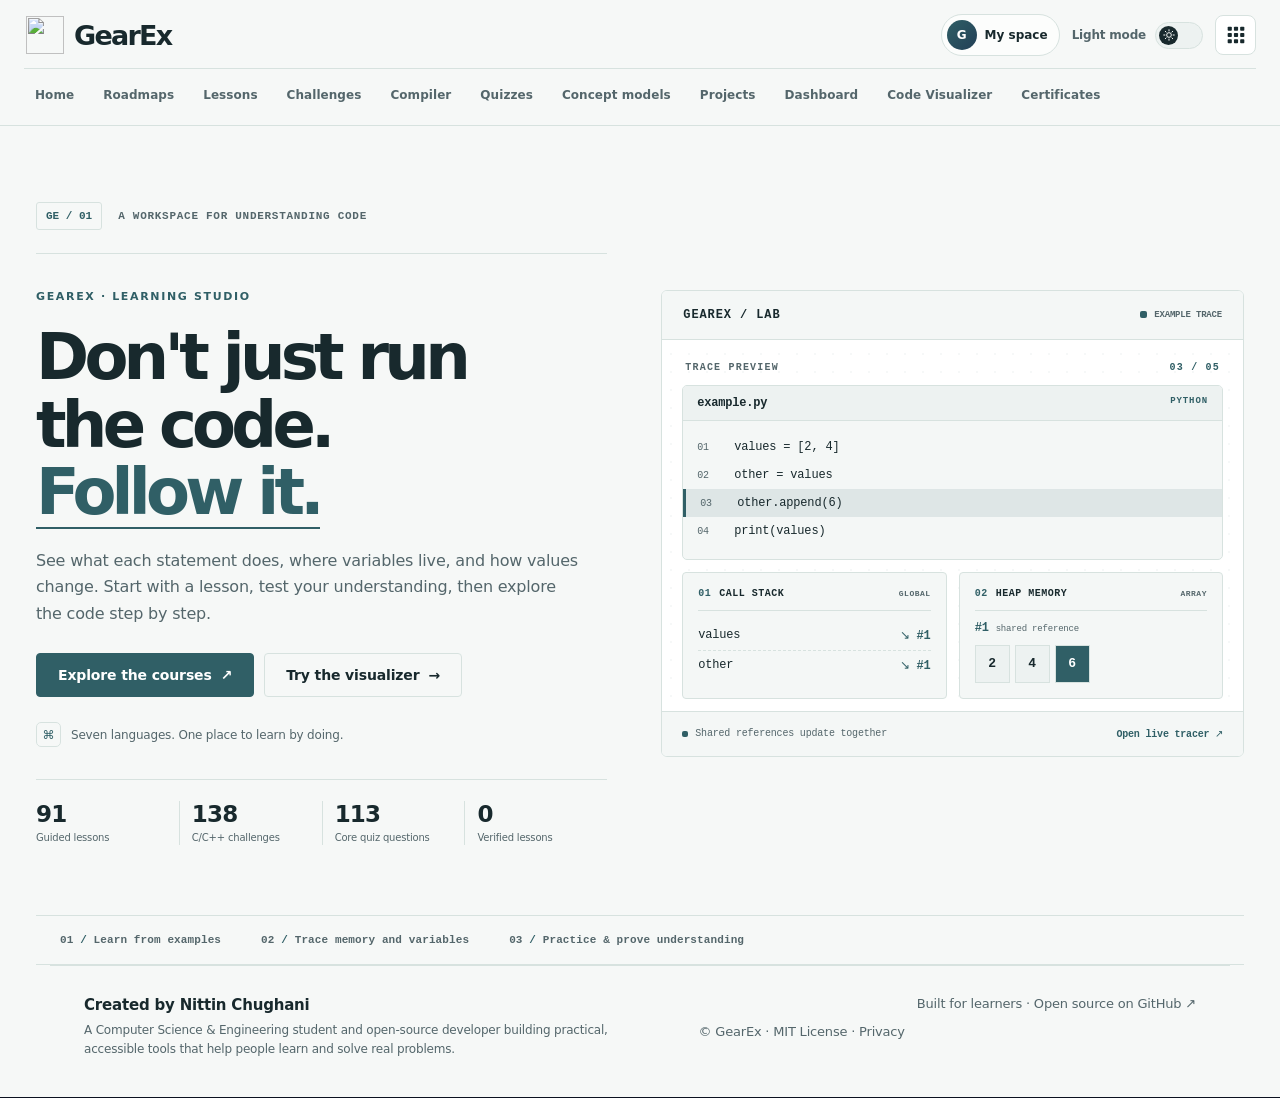
==== index.html @ 8e5a43d1 "feat: load responsive account experience styles" ====
<!doctype html>
<html lang="en">
<head>
<link rel="preconnect" href="https://api.onlinecompiler.io" crossorigin>
  <meta charset="utf-8">
  <meta name="viewport" content="width=device-width, initial-scale=1">
  <meta name="description" content="GearEx is a free programming studio for seven languages, with interactive lessons, local execution traces, quizzes and completion certificates.">
  <meta name="theme-color" content="#f6f8f7">
  <meta property="og:title" content="GearEx — Understand code from the inside">
  <meta property="og:description" content="A free, open-source seven-language learning platform. Lessons, challenges, quizzes and hands-on coding.">
  <title>GearEx | Learn Programming Languages</title>
  <link rel="stylesheet" href="assets/style.css">
  <link rel="stylesheet" href="assets/studio.css">
  <link rel="stylesheet" href="assets/navigation-shell.css">
  <link rel="stylesheet" href="assets/account-ui.css">
  <link rel="icon" href="assets/favicon.svg" type="image/svg+xml">
</head>
<body>
<script>
/* Set the last saved appearance before the page paints. */
try {
  const savedAppearance=JSON.parse(localStorage.getItem('codelab-academy-complete-v2')||'{}');
  const allowedPalettes=['none','cyberpunk','quantum','synthwave','matrix'];
  document.body.dataset.theme=allowedPalettes.includes(savedAppearance.theme)?savedAppearance.theme:'none';
  document.body.dataset.mode=savedAppearance.mode==='dark'?'dark':'light';
} catch {
  document.body.dataset.theme='none';
  document.body.dataset.mode='light';
}
</script>
<a class="skip" href="#main">Skip to content</a>
<header class="topbar">
  <a class="brand" href="#home" aria-label="GearEx home"><span class="brand-icon"><img src="assets/favicon.svg" width="37" height="37" alt="" aria-hidden="true"></span><span class="brand-word">GearEx</span></a>
  <nav aria-label="Main navigation">
    <a href="#home">Home</a><a href="#path">Roadmaps</a><a href="#learn">Lessons</a><a href="#practice">Challenges</a><a href="#playground">Compiler</a><a href="#quiz">Quizzes</a><a href="#visualize">Concept models</a><a href="#projects">Projects</a><a href="#dashboard">Dashboard</a><a href="#trace">Code Visualizer</a><a href="#certificate">Certificates</a>
  </nav>
  <div class="appearance-tools" aria-label="Appearance controls">
    <button id="accountLaunch" class="account-launch" type="button" title="Sign in (optional)" aria-label="Sign in to GearEx">
      <span class="nav-avatar" aria-hidden="true"><span id="navAccountInitials">G</span><img id="navAccountAvatar" alt="" hidden></span>
      <span class="account-launch-label">My space</span>
    </button>
  <label class="mode-control" for="modeSwitch">
    <span id="modeLabel" class="mode-label">Light mode</span>
    <input id="modeSwitch" type="checkbox" role="switch" aria-label="Dark mode" aria-checked="false">
    <span class="mode-track" aria-hidden="true"><span class="mode-knob"><svg viewBox="0 0 24 24" width="14" height="14" fill="none"><path d="M12 3v2m0 14v2M3 12h2m14 0h2M5.6 5.6 7 7m10 10 1.4 1.4M18.4 5.6 17 7M7 17l-1.4 1.4" stroke="currentColor" stroke-width="1.7" stroke-linecap="round"/><circle cx="12" cy="12" r="4" stroke="currentColor" stroke-width="1.7"/></svg></span></span>
  </label>
  <div class="palette-launcher">
    <button id="themeLauncher" class="waffle-button" type="button" aria-label="Open color themes" aria-haspopup="true" aria-expanded="false" aria-controls="themeMenu" title="Choose color theme">
      <svg viewBox="0 0 24 24" width="20" height="20" fill="currentColor" aria-hidden="true"><rect x="2" y="2" width="5" height="5" rx="1"/><rect x="9.5" y="2" width="5" height="5" rx="1"/><rect x="17" y="2" width="5" height="5" rx="1"/><rect x="2" y="9.5" width="5" height="5" rx="1"/><rect x="9.5" y="9.5" width="5" height="5" rx="1"/><rect x="17" y="9.5" width="5" height="5" rx="1"/><rect x="2" y="17" width="5" height="5" rx="1"/><rect x="9.5" y="17" width="5" height="5" rx="1"/><rect x="17" y="17" width="5" height="5" rx="1"/></svg>
    </button>
    <div id="themeMenu" class="palette-menu" role="group" aria-label="Choose an appearance palette" hidden>
      <div class="palette-menu-heading"><span>COLOR THEMES</span><small>Choose your accent</small></div>
      <button type="button" class="palette-option" data-palette="none" aria-pressed="true"><span class="palette-swatch is-neutral" aria-hidden="true"><i></i><i></i><i></i></span><span><strong>No theme</strong><small>Clean, neutral workspace</small></span><span class="palette-check" aria-hidden="true">✓</span></button>
      <button type="button" class="palette-option" data-palette="cyberpunk" aria-pressed="false"><span class="palette-swatch" style="--swatch-a:#0ABDC6;--swatch-b:#EA00D9;--swatch-c:#711C91" aria-hidden="true"><i></i><i></i><i></i></span><span><strong>Cyberpunk Neon</strong><small>Cyan / magenta / orchid</small></span><span class="palette-check" aria-hidden="true">✓</span></button>
      <button type="button" class="palette-option" data-palette="quantum" aria-pressed="false"><span class="palette-swatch" style="--swatch-a:#00C2A8;--swatch-b:#00E5FF;--swatch-c:#041F2A" aria-hidden="true"><i></i><i></i><i></i></span><span><strong>Quantum Teal</strong><small>Teal / aqua / slate</small></span><span class="palette-check" aria-hidden="true">✓</span></button>
      <button type="button" class="palette-option" data-palette="synthwave" aria-pressed="false"><span class="palette-swatch" style="--swatch-a:#C231C9;--swatch-b:#FFD319;--swatch-c:#FF6E40" aria-hidden="true"><i></i><i></i><i></i></span><span><strong>Synthwave Sunset</strong><small>Violet / yellow / orange</small></span><span class="palette-check" aria-hidden="true">✓</span></button>
      <button type="button" class="palette-option" data-palette="matrix" aria-pressed="false"><span class="palette-swatch" style="--swatch-a:#D2FF26;--swatch-b:#2DD4BF;--swatch-c:#0C1A2B" aria-hidden="true"><i></i><i></i><i></i></span><span><strong>Bio-Digital Matrix</strong><small>Lime / mint / navy</small></span><span class="palette-check" aria-hidden="true">✓</span></button>
      <div class="palette-menu-foot">Your choice is saved on this device.</div>
    </div>
  </div>
</div>
</header>
<main id="main">
  <section id="home" class="hero" data-view="home" data-active="true">
  <div class="hero-copy">
    <div class="hero-index"><span class="hero-index-number">GE / 01</span><span>A WORKSPACE FOR UNDERSTANDING CODE</span></div>
    <p class="hero-kicker">GEAREX · LEARNING STUDIO</p>
    <h1>Don't just run<br>the code. <em>Follow it.</em></h1>
    <p class="hero-intro">See what each statement does, where variables live, and how values change. Start with a lesson, test your understanding, then explore the code step by step.</p>
    <div class="actions"><a class="button primary" href="#path">Explore the courses <span aria-hidden="true">↗</span></a><a class="button secondary" href="#trace">Try the visualizer <span aria-hidden="true">→</span></a></div>
    <div class="hero-meta"><span class="hero-meta-symbol" aria-hidden="true">⌘</span><span>Seven languages. One place to learn by doing.</span></div>
    <div class="stats" aria-label="Platform statistics">
      <div><strong id="lessonCount">91</strong><span>Guided lessons</span></div>
      <div><strong id="challengeCount">138</strong><span>C/C++ challenges</span></div>
      <div><strong id="quizCount">113</strong><span>Core quiz questions</span></div>
      <div><strong id="completedCount">0</strong><span>Verified lessons</span></div>
    </div>
  </div>
  <div class="hero-simulator" aria-label="Illustration of how a variable and an array change in memory">
    <div class="sim-top"><span class="sim-brandmark" aria-hidden="true">GEAREX / LAB</span><span class="sim-session"><span class="sim-status-dot"></span> EXAMPLE TRACE</span></div>
    <div class="sim-label"><span>TRACE PREVIEW</span><span>03 / 05</span></div>
    <div class="sim-editor">
      <div class="sim-editor-heading"><span>example.py</span><span class="sim-file-tag">PYTHON</span></div>
      <div class="sim-code"><div class="sim-line"><span>01</span><code>values = [2, 4]</code></div><div class="sim-line"><span>02</span><code>other = values</code></div><div class="sim-line sim-exec"><span>03</span><code>other.append(6)</code></div><div class="sim-line"><span>04</span><code>print(values)</code></div></div>
    </div>
    <div class="sim-memory"><div class="sim-stack">
      <div class="sim-pane-title"><span>01</span> CALL STACK <span class="sim-pane-meta">GLOBAL</span></div>
      <div class="sim-slot"><span>values</span><strong>↘ #1</strong></div><div class="sim-slot"><span>other</span><strong>↘ #1</strong></div>
    </div><div class="sim-heap">
      <div class="sim-pane-title"><span>02</span> HEAP MEMORY <span class="sim-pane-meta">ARRAY</span></div>
      <div class="sim-heap-id">#1 <span>shared reference</span></div><div class="sim-cells"><span>2</span><span>4</span><span class="sim-added">6</span></div>
    </div></div>
    <div class="sim-bottom"><span><span class="sim-live-dot"></span> Shared references update together</span><a href="#trace">Open live tracer <span aria-hidden="true">↗</span></a></div>
  </div>
</section>
<section class="benefits-strip" data-view="home" data-active="true" aria-label="Learning features"><span>01 <b>/</b> Learn from examples</span><span>02 <b>/</b> Trace memory and variables</span><span>03 <b>/</b> Practice &amp; prove understanding</span></section>
<section id="path" class="section" data-view="path" hidden>
    <div class="section-heading"><span class="eyebrow">FOLLOW A CLEAR PATH</span><h2>One skill at a time.</h2><p>Choose your language, follow the recommended order, and pick up where you left off.</p></div>
    <div class="roadmap-controls"><div class="tabs" role="group" aria-label="Select roadmap"><button type="button" data-roadmap="c" class="active" aria-pressed="true">C Programming</button><button type="button" data-roadmap="py">Python</button><button type="button" data-roadmap="js">JavaScript</button><button type="button" data-roadmap="java">Java</button><button type="button" data-roadmap="cs">C#</button><button type="button" data-roadmap="sql">SQL</button><button type="button" data-roadmap="cpp" aria-pressed="false">C++ Programming</button></div><span id="roadmapProgress" class="pill">0 of 0 lessons</span></div>
    <div class="roadmap-track"><div id="roadmapBar" class="progress-fill"></div></div>
    <div id="roadmapGrid" class="roadmap-grid"></div>
  </section>
  <section id="learn" class="section" data-view="learn" hidden>
    <div class="section-heading"><span class="eyebrow">EXPLORE THE CURRICULUM</span><h2>Learn concepts. Write real code.</h2><p>Short lessons with explained examples, common mistakes, and hands-on exercises.</p></div>
    <div class="controls"><div class="tabs" role="group" aria-label="Filter lessons"><button type="button" data-filter="all" class="active" aria-pressed="true">All</button><button type="button" data-filter="c" aria-pressed="false">C Language</button><button type="button" data-filter="cpp" aria-pressed="false">C++</button><button type="button" data-filter="py">Python</button><button type="button" data-filter="js">JavaScript</button><button type="button" data-filter="java">Java</button><button type="button" data-filter="cs">C#</button><button type="button" data-filter="sql">SQL</button><button type="button" data-filter="bookmarks" aria-pressed="false">★ Saved</button></div><label class="search-label"><span class="sr-only">Search lessons</span><input id="search" type="search" placeholder="Search all programming lessons…" autocomplete="off"></label></div>
    <div id="lessonGrid" class="lesson-grid"></div><p id="emptyState" class="empty-message" hidden>No lessons match. Try a different search or filter.</p>
  </section>
  <section id="lessonDetail" class="section detail" data-view="lessonDetail" hidden><button id="backLessons" type="button" class="back-button">← Back to lessons</button><div id="lessonContent"></div></section>
  <section id="practice" class="section" data-view="practice" hidden>
    <div class="section-heading"><span class="eyebrow">BUILD PROBLEM-SOLVING SKILLS</span><h2>Learn by doing.</h2><p>Challenges with clear requirements, sample input/output, hints, reference solutions and optional online testing.</p></div>
    <div class="controls practice-controls"><div class="tabs" role="group" aria-label="Filter challenges"><button type="button" data-cfilter="all" class="active" aria-pressed="true">All</button><button type="button" data-cfilter="c" aria-pressed="false">C</button><button type="button" data-cfilter="cpp" aria-pressed="false">C++</button><button type="button" data-cfilter="passed" aria-pressed="false">✓ Passed</button></div><label class="field-label">Difficulty <select id="challengeDifficulty"><option value="all">All levels</option><option value="Easy">Easy</option><option value="Medium">Medium</option><option value="Hard">Hard</option></select></label><label class="search-label"><span class="sr-only">Search coding challenges</span><input id="challengeSearch" type="search" placeholder="Find a challenge…"></label></div>
    <p id="challengeResults" class="section-note" aria-live="polite"></p><div id="challengeGrid" class="lesson-grid"></div><p id="challengeEmpty" class="empty-message" hidden>No challenges match your filters.</p><div class="centered-action"><button id="loadMoreChallenges" type="button" class="button secondary">Show more challenges ↓</button></div>
  </section>
  <section id="challengeDetail" class="section detail" data-view="challengeDetail" hidden><button id="backChallenges" type="button" class="back-button">← Back to challenges</button><div id="challengeContent"></div></section>
  <section id="playground" class="section" data-view="playground" hidden>
    <div class="section-heading"><span class="eyebrow">WRITE, COMPILE, EXPERIMENT</span><h2>Your online compiler.</h2><p>Write programs in seven languages, provide input when requested, and see the output from available remote execution services.</p></div>
    <div class="playground-card">
      <div class="playground-toolbar"><div class="playground-title"><span class="live-dot"></span><strong>Code Editor</strong><span class="editor-status" id="editorStatus">Scratchpad</span></div><div class="playground-controls"><label class="field-label">Language <select id="editorLanguage"><option value="c">C (GCC)</option><option value="cpp">C++ (GCC)</option><option value="py">Python</option><option value="js">JavaScript (Node)</option><option value="java">Java</option><option value="cs">C#</option><option value="sql">SQL (SQLite)</option></select></label><label class="field-label">Example <select id="starterExample"><option value="hello">Hello world</option><option value="input">Read input</option><option value="loop">Loop example</option></select></label></div></div>
      <div class="editor-shell"><div id="editorLines" class="editor-lines" aria-hidden="true">1</div><div class="editor-layer"><pre id="editorHighlight" aria-hidden="true"><code></code></pre><label class="sr-only" for="codeEditor">Editable programming source code</label><textarea id="codeEditor" spellcheck="false" autocomplete="off" autocapitalize="off" aria-label="Programming code editor" aria-describedby="compilerPrivacy"></textarea></div></div>
      <div class="editor-bottom"><div class="editor-hint">Tab inserts spaces · Ctrl / Cmd + Enter runs</div><div class="editor-actions"><button id="copyEditor" type="button" class="button secondary compact">Copy code</button><button id="resetEditor" type="button" class="button secondary compact">Reset example</button><button id="runCode" type="button" class="button primary compact">▶ Run code</button></div></div>
      <div class="console-grid"><div class="console-pane"><label for="stdinInput">Standard input (optional)</label><textarea id="stdinInput" spellcheck="false" rows="6" placeholder="Example: 7 3" aria-label="Program input"></textarea></div><div class="console-pane"><div class="console-head"><strong>Compiler output</strong><button id="clearOutput" type="button" class="text-button">Clear</button></div><pre id="compilerOutput" role="status" aria-live="polite">Your program output appears here after you press Run code.</pre></div></div>
      <form id="compilerInputWizard" class="execution-input-panel" aria-labelledby="compilerInputHeading" hidden>
        <div class="execution-input-head"><span class="eyebrow">PROGRAM INPUT</span><strong id="compilerInputStep">Input 1 of 1</strong></div>
        <h3 id="compilerInputHeading">Your program is waiting for input</h3>
        <p class="execution-input-description">Enter the requested value. GearEx collects your inputs before sending them to the remote compiler.</p>
        <label for="compilerInputValue"><span id="compilerInputPrompt">Enter a value</span></label>
        <input id="compilerInputValue" type="text" autocomplete="off" spellcheck="false" placeholder="Type the requested input" />
        <label class="execution-extra-label" for="compilerExtraInputs">Extra input lines for repeated reads or loops (optional)</label>
        <textarea id="compilerExtraInputs" rows="2" spellcheck="false" placeholder="One additional input per line"></textarea>
        <div class="execution-input-actions"><button id="compilerInputSubmit" class="button primary compact" type="submit">Continue</button>
          <button id="compilerInputCancel" class="button secondary compact" type="button">Cancel</button></div>
      </form>
      <p id="compilerPrivacy" class="privacy-note">GearEx uses a custom editor connected to the <a href="https://onlinecompiler.io/" target="_blank" rel="noopener noreferrer">OnlineCompiler.io</a> browser execution API. Visitors do not need an account. A public, site-scoped widget key must be configured by the website owner before execution is available. Code and standard input are sent to the provider in a sandbox; the website gives up waiting after 7 seconds rather than leaving the Run button spinning. Provider delays or limits are not errors in your code. Never paste secrets or personal data.</p>
      <div id="runResult" class="run-result" aria-live="polite"></div>
    </div>
  </section>
  <section id="quiz" class="section quiz-section" data-view="quiz" hidden><div class="section-heading"><span class="eyebrow">CHECK YOUR UNDERSTANDING</span><h2>Quizzes that teach.</h2><p>Get feedback on every answer, see your score, and review mistakes after each session.</p></div><div class="quiz-shell"><div class="quiz-toolbar"><label for="quizLanguage">Topic</label><select id="quizLanguage"><option value="all">All seven languages</option><option value="c">C Programming</option><option value="cpp">C++ Programming</option><option value="py">Python</option><option value="js">JavaScript</option><option value="java">Java</option><option value="cs">C#</option><option value="sql">SQL</option></select><label for="quizLength">Questions</label><select id="quizLength"><option value="10">10</option><option value="20">20</option><option value="all">All</option></select><button id="restartQuiz" type="button" class="text-button">New quiz ↻</button><span id="quizProgress">Question 1</span></div><div class="progress-track"><div id="quizBar" class="progress-fill"></div></div><div id="quizContent" aria-live="polite"></div></div></section>
  <section id="visualize" class="section" data-view="visualize" hidden><div class="section-heading"><span class="eyebrow">SEE HOW CODE WORKS</span><h2>Make the invisible visible.</h2><p>Explore loops, array indexing and pointers with interactive, beginner-friendly illustrations.</p></div><div class="visualizer-panel"><div class="tabs" role="group" aria-label="Choose a visualization"><button type="button" data-visual="loops" class="active" aria-pressed="true">↻ Loops</button><button type="button" data-visual="arrays" aria-pressed="false">▦ Arrays</button><button type="button" data-visual="pointers" aria-pressed="false">↗ Pointers</button></div><div id="visualContent" class="visual-content" aria-live="polite"></div></div></section>
  <section id="projects" class="section" data-view="projects" hidden><div class="section-heading"><span class="eyebrow">TURN KNOWLEDGE INTO SKILLS</span><h2>Build something real.</h2><p>Guided C/C++ mini-projects with milestones, requirements, starter ideas and checklists.</p></div><div id="projectsGrid" class="lesson-grid"></div></section>
  <section id="projectDetail" class="section detail" data-view="projectDetail" hidden><button id="backProjects" type="button" class="back-button">← Back to projects</button><div id="projectContent"></div></section>
  <section id="dashboard" class="section" data-view="dashboard" hidden><div class="section-heading"><span class="eyebrow">YOUR LEARNING DASHBOARD</span><h2>Every step counts.</h2><p>Track lessons, tested challenges and projects. Your progress stays on this device unless you export it.</p></div><div class="account-hero" aria-label="Your GearEx learning identity">
  <div class="account-identity">
    <div class="account-avatar-area">
      <button id="profileAvatarButton" class="profile-avatar-button" type="button" title="Change profile picture" aria-label="Upload or change your profile picture">
        <span id="profileInitials" class="profile-initials">G</span>
        <img id="profileAvatar" alt="Your profile photo" hidden>
        <span class="avatar-pencil" aria-hidden="true">✎</span>
      </button>
      <input id="profileAvatarInput" type="file" accept="image/jpeg,image/png,image/webp" hidden>
      <button id="clearAvatar" class="text-button avatar-remove" type="button" hidden>Remove photo</button>
    </div>
    <div class="account-identity-text">
      <span class="account-eyebrow">YOUR LEARNING SPACE</span>
      <h3 id="welcomeName">Your learning journey, your pace</h3>
      <p id="accountState">Guest mode · No account required</p>
      <p id="accountPhotoHint" class="account-photo-hint">Photo stays on this device until you sign in</p>
    </div>
  </div>
  <div class="account-profile-settings">
    <label class="field-label" for="profileName">Display name</label>
    <div class="profile-name-row"><input id="profileName" type="text" maxlength="60" autocomplete="nickname" placeholder="What should we call you?"><button id="saveProfile" type="button" class="button secondary compact">Save</button></div>
    <div class="account-quick-actions">
      <button id="accountSignIn" type="button" class="button primary compact">Sign in to sync</button>
      <button id="accountLogout" type="button" class="button secondary compact" hidden>Sign out</button>
      <button id="accountDelete" type="button" class="text-button account-delete" hidden>Delete account</button>
    </div>
    <p id="cloudStatus" class="account-sync-status" role="status" aria-live="polite">Guest mode · Progress is saved on this device</p>
  </div>
</div>
<div class="dashboard-continue"><div><span class="eyebrow">PICK UP WHERE YOU LEFT OFF</span><h3>Continue learning</h3><p id="nextLessonDescription">Your next lesson is ready.</p></div><a id="nextLesson" href="#learn" class="button primary compact">Explore lessons ↗</a></div>
<div class="dashboard-grid dashboard-grid-full"><article class="dashboard-tile"><strong id="dashboardLessons">0</strong><span>Lessons completed</span></article><article class="dashboard-tile"><strong id="dashboardChallenges">0</strong><span>Challenges tested</span></article><article class="dashboard-tile"><strong id="dashboardBookmarks">0</strong><span>Saved lessons</span></article><article class="dashboard-tile"><strong id="dashboardBest">—</strong><span>Best quiz score</span></article><article class="dashboard-tile"><strong id="dashboardProjects">0</strong><span>Projects completed</span></article><article class="dashboard-tile"><strong id="dashboardQuizRuns">0</strong><span>Quiz attempts</span></article></div><div class="dashboard-progress"><div><div class="between"><strong>Lesson progress</strong><span id="lessonProgressLabel">0%</span></div><div class="progress-track"><div id="lessonProgressBar" class="progress-fill"></div></div></div><div><div class="between"><strong>Challenge progress</strong><span id="challengeProgressLabel">0%</span></div><div class="progress-track"><div id="challengeProgressBar" class="progress-fill"></div></div></div></div><div class="dashboard-actions"><button id="showBookmarks" type="button" class="button secondary">★ See saved lessons</button><button id="exportProgress" type="button" class="button secondary">↓ Export progress</button><button id="importProgress" type="button" class="button secondary">↑ Import progress</button><input id="importFile" type="file" accept="application/json,.json" hidden><button id="resetProgress" type="button" class="button danger-outline">Reset progress</button></div><p id="dashboardMessage" role="status" aria-live="polite"></p><section class="saved-programs" aria-label="Your saved programs"><div class="between"><div><h3>Saved programs</h3><p>Keep useful code and reopen it in the GearEx compiler.</p></div><button id="saveCurrentProgram" class="button secondary compact" type="button">+ Save current code</button></div><div id="savedProgramsList" class="saved-program-list"><p class="privacy-note">No saved programs yet.</p></div></section><p class="privacy-note">Guest progress is saved on this device. Signed-in progress, lesson scores, certificates and compiler drafts sync privately to your Supabase account when connected. Code execution is processed by OnlineCompiler.io. <a href="#privacy">How your data is used</a>.</p></section>
<section id="trace" class="section trace-section" data-view="trace" hidden>
  <div class="section-heading"><span class="eyebrow">06 / THE VISUAL EXPLAINER</span><h2>Watch variables move. Understand why.</h2>
  <p>GearEx builds a local execution timeline for foundational statements, loops, functions, arrays and objects. Follow active code lines and watch the call stack, heap and output update. Headers and namespace directives appear as setup notes; full library behavior belongs in the Compiler. It detects the language, checks common syntax mistakes and shows their source lines before tracing. It can pause for input, and you can choose manual or automatic playback.</p></div>
  <div class="trace-panel">
    <div class="trace-toolbar">
      <label class="field-label" for="traceLanguage">Language <select id="traceLanguage" aria-label="Select a language or use auto detection"><option value="auto">Auto detect</option><option value="c">C</option><option value="cpp">C++</option><option value="py">Python</option><option value="js">JavaScript</option><option value="java">Java</option><option value="cs">C#</option><option value="sql">SQL</option></select></label>
      <button id="traceFromEditor" class="button secondary compact" type="button">Import compiler code</button>
      <button id="traceSample" class="button secondary compact" type="button">Explore an example</button>
      <button id="traceStart" class="button primary compact" type="button">Check code &amp; build trace <span aria-hidden="true">↗</span></button>
    </div>
    <p id="traceMismatch" class="trace-detect" role="status" aria-live="polite"></p>
    <div class="trace-edit-label"><label for="traceSource">SOURCE EDITOR</label><span>Runs locally in your browser</span></div>
    <div class="trace-editor-shell">
      <div class="trace-source-overlay" aria-hidden="true"><div id="traceMirrorLines" class="trace-source-mirror"></div></div>
      <textarea id="traceSource" spellcheck="false" wrap="off" aria-label="Source code for GearEx visualization" aria-describedby="traceCheckFeedback" rows="16"></textarea>
    </div>
    <div id="traceCheckFeedback" class="trace-check-feedback" role="status" aria-live="polite" hidden></div>
    <div class="trace-controls" aria-label="Trace playback controls">
      <button id="traceBack" type="button" class="button secondary compact" disabled>← Previous</button>
      <button id="traceNext" type="button" class="button secondary compact" disabled>Next step →</button>
      <button id="tracePlay" type="button" class="button secondary compact" aria-pressed="false">Play trace</button>
      <button id="traceReset" type="button" class="button secondary compact">Start over</button>
      <span id="traceProgress" class="pill" role="status">Editor ready</span>
    </div>
    <div id="traceModeChooser" class="trace-mode-chooser" aria-label="Choose trace playback mode" hidden>
      <div class="trace-mode-title"><strong>How would you like to follow the code?</strong><span>Manual is recommended for learning.</span></div>
      <div class="trace-mode-options">
        <button id="traceManualMode" type="button" class="trace-mode-option"><strong><span aria-hidden="true">⏭</span> Manual — Next step</strong><small>Move through one instruction at a time, at your own pace.</small></button>
        <button id="traceAutoMode" type="button" class="trace-mode-option"><strong><span aria-hidden="true">▶</span> Auto run</strong><small>Advance automatically; pause anytime or when input is needed.</small></button>
      </div>
    </div>
    <div id="traceSteps" class="trace-steps" aria-live="polite"></div>
    <p class="privacy-note">The GearEx trace engine is an original, browser-local educational interpreter, not a complete implementation of the seven languages. It accurately models supported fundamental operations, while advanced syntax and libraries may stop with a coverage note. SQL displays a conceptual query plan, not database execution. For actual compilation or complete program results, use the compiler.</p>
  </div>
</section>
<section id="certificate" class="section" data-view="certificate" hidden><div class="section-heading"><span class="eyebrow">LEARN · ASSESS · ACHIEVE</span><h2>Earn a certificate by demonstrating what you learned.</h2><p>Each lesson ends with five questions. Pass with 4/5 to complete it. Finish all lessons and pass the final assessment with at least 70%. Your certificate reports lesson-check marks (70%), final assessment marks (30%), and a combined score out of 100.</p></div><div id="certificateGrid" class="certificate-grid"></div><div id="certificateExam" class="certificate-exam" hidden></div><div id="certificateView" class="certificate-display" hidden></div><p class="privacy-note">Certificates are creator-issued records of self-paced completion, not accredited qualifications. A certificate name is confirmed once and then locked in the interface, but browser storage can be modified or cleared; identity and scores are not independently verified.</p></section>
  <section id="about" class="section about" data-view="about" hidden><div><span class="eyebrow">BUILT FOR CURIOUS MINDS</span><h2>Open learning, for everyone.</h2><p>GearEx is a free, open-source learning workbench for C, C++, Python, JavaScript, Java, C# and SQL. No account is needed to learn. Run a lesson, practice a problem, and keep building.</p><a class="button secondary" target="_blank" rel="noopener noreferrer" href="https://github.com/NittinChughani/gearex">Contribute on GitHub ↗</a></div><div class="feature-grid"><article><span>⌘</span><h3>Learn</h3><p>Concepts, explanations, example programs and guided roadmaps.</p></article><article><span>✓</span><h3>Practice</h3><p>Real programming exercises and optional compiler-powered sample tests.</p></article><article><span>↗</span><h3>Grow</h3><p>Track progress privately, save lessons and export your data.</p></article></div></section>
<section id="privacy" class="section" data-view="privacy" hidden>
  <div class="section-heading"><span class="eyebrow">PRIVACY &amp; TRUST</span><h2>Your learning belongs to you.</h2><p>GearEx is free and works without an account. We keep the information we collect limited to what is needed to save your progress.</p></div>
  <div class="privacy-content">
    <article><h3>Guest learning</h3><p>Lessons, scores, code drafts, preferences and optional profile photos are stored in your browser on this device. They are not automatically uploaded while you are a guest. Removing browser data can erase them, so you can export a backup from the Dashboard.</p></article>
    <article><h3>Optional cloud accounts</h3><p>If you choose to sign in, Supabase handles authentication and stores your account email, your display name and photo, completed work, quiz scores and drafts. Only you should be able to access your own cloud records through database access policies. You can choose whether to import existing guest progress.</p></article>
    <article><h3>Running code</h3><p>When you press Run in the compiler, source code and any supplied program input are sent to OnlineCompiler.io for execution. Do not enter passwords, financial details, or other sensitive information into programs. The browser-based Code Visualizer runs locally for its supported teaching subset.</p></article>
    <article><h3>Control your data</h3><p>Export your progress, remove your profile photo, clear learning progress or delete your account from Dashboard settings. Account deletion requires the secure deletion function to be configured in your Supabase project. A profile photo is stored privately, not published to a public gallery. GearEx does not sell learning profiles.</p></article>
  </div>
</section>
</main>
<dialog id="authDialog" class="auth-dialog" aria-labelledby="authTitle"><div class="auth-dialog-inner"><button id="authClose" class="auth-close" type="button" aria-label="Close sign-in window">✕</button><div class="auth-mark" aria-hidden="true">✦</div><span class="eyebrow">GEAREX ACCOUNT</span><h2 id="authTitle">Keep your progress, wherever you learn.</h2><p>Learning is always free and available without signing in. An account lets you sync your work across devices.</p><button id="authGoogle" class="button primary auth-wide" type="button">Continue with Google</button><div class="auth-divider"><span>or use your email</span></div><form id="authEmailForm"><label class="field-label" for="authEmail">Email address</label><input id="authEmail" type="email" required autocomplete="email" placeholder="you@example.com"><button type="submit" class="button secondary auth-wide">Email me a sign-in link</button></form><p class="auth-foot">No password required. You decide whether to merge your guest progress.</p><p id="authMessage" class="account-sync-status" role="status" aria-live="polite"></p></div></dialog>
<footer><div class="creator-credit"><strong>Created by Nittin Chughani</strong><p>A Computer Science &amp; Engineering student and open-source developer building practical, accessible tools that help people learn and solve real problems.</p></div><span>© <span id="year"></span> GearEx · MIT License · <a href="#privacy">Privacy</a></span><span>Built for learners · <a href="https://github.com/NittinChughani/gearex" target="_blank" rel="noopener noreferrer">Open source on GitHub ↗</a></span></footer>
<script src="assets/data.js"></script>
<script src="assets/gearex-courses.js"></script>
<script src="assets/lesson-guides.js"></script>
<script src="assets/challenges.js"></script>
<script src="assets/projects.js"></script>
<script src="assets/compiler-config.js"></script>
<script src="assets/compiler-service.js"></script>
<script src="assets/app.js"></script>
<script src="assets/lesson-assessments.js"></script>
<script src="assets/gearex-engine.js"></script>
<script src="assets/gearex-trace-ui.js"></script>
<script src="assets/gearex-features.js"></script>
<script src="assets/studio-motion.js"></script>
<script src="assets/supabase-config.js"></script>
<script src="assets/gearex-account-data.js"></script>
<script src="assets/gearex-accounts.js"></script>
</body></html>
---- assets/style.css ----
:root{font-family:Inter,ui-sans-serif,system-ui,-apple-system,BlinkMacSystemFont,"Segoe UI",sans-serif;color:#e9edf8;background:#0b1120;font-synthesis:none;scroll-behavior:smooth;--bg:#0b1120;--panel:#121c2f;--panel2:#17243a;--text:#e9edf8;--muted:#a3b0c5;--border:#2a3953;--accent:#8d7cf8;--accent2:#39d5d0}*{box-sizing:border-box}body{margin:0;background:var(--bg);color:var(--text)}body.light{--bg:#f5f7fc;--panel:#fff;--panel2:#f0f3fc;--text:#192339;--muted:#59667b;--border:#d9e0ee;--accent:#5a45d6;--accent2:#008c92}button,input,select{font:inherit}button{cursor:pointer}a{color:inherit;text-decoration:none}a:hover{text-decoration:underline}button:focus-visible,a:focus-visible,input:focus-visible,select:focus-visible{outline:3px solid var(--accent2);outline-offset:3px}.skip{position:absolute;top:-100px;left:10px;background:var(--panel);padding:12px;z-index:10}.skip:focus{top:10px}.topbar{max-width:1250px;margin:auto;padding:22px 34px;display:flex;align-items:center;justify-content:space-between;gap:20px}.brand{font-weight:800;font-size:21px;white-space:nowrap}.brand-icon{background:#6656d6;color:white;border-radius:9px;padding:7px;margin-right:8px}.muted-brand{font-weight:400;color:var(--muted)}nav{display:flex;gap:30px;color:var(--muted);font-size:14px}nav a:hover{color:var(--text)}.icon-button{background:var(--panel);color:var(--text);border:1px solid var(--border);border-radius:10px;padding:9px 13px}.hero{max-width:1180px;margin:0 auto;min-height:550px;padding:85px 34px 80px;display:grid;grid-template-columns:1.15fr 1fr;gap:55px;align-items:center}.eyebrow{font-size:12px;letter-spacing:2px;font-weight:800;color:var(--accent2)}h1{font-size:clamp(40px,5.1vw,70px);line-height:1.12;letter-spacing:-2.5px;margin:24px 0}h2{font-size:clamp(29px,3.2vw,43px);letter-spacing:-1.1px;margin:13px 0}h3{margin:0 0 10px}p{color:var(--muted);line-height:1.75}.hero-copy>p{max-width:550px;font-size:17px}.gradient{background:linear-gradient(95deg,var(--accent),var(--accent2));color:transparent;background-clip:text}.actions{display:flex;gap:12px;flex-wrap:wrap;margin-top:28px}.button{display:inline-flex;align-items:center;justify-content:center;border-radius:11px;padding:13px 21px;font-weight:700;font-size:14px;border:1px solid var(--border)}.primary{background:#6c5ce7;border-color:#6c5ce7;color:white}.secondary{background:var(--panel);color:var(--text)}.stats{display:flex;gap:38px;margin-top:47px}.stats div{display:flex;flex-direction:column}.stats strong{font-size:25px}.stats span{font-size:12px;color:var(--muted);margin-top:5px}.code-card{background:var(--panel);border:1px solid var(--border);border-radius:17px;overflow:hidden;box-shadow:0 25px 80px #0003;transform:rotate(1deg)}.code-top{background:var(--panel2);border-bottom:1px solid var(--border);display:flex;justify-content:space-between;padding:17px 20px;color:var(--muted);font-size:12px}.dots{color:#fa8a84;letter-spacing:4px}.code-card pre{padding:20px 26px;font-size:15px;line-height:1.9;overflow-x:auto}.syntax-purple{color:#bd9afc}.syntax-green{color:#71dcb6}.terminal{border-top:1px solid var(--border);background:#0a1627;color: #9bb1c8;padding:18px 25px;font:13px/2 monospace}.terminal strong{color:#64e3b1}.section{max-width:1180px;margin:auto;padding:80px 34px}.section-heading{text-align:center;max-width:650px;margin:0 auto 42px}.section-heading p{margin-top:10px}.controls{display:flex;align-items:center;justify-content:space-between;gap:15px;margin-bottom:24px}.tabs{display:flex;gap:8px;flex-wrap:wrap}.tabs button,.back-button{border:1px solid var(--border);border-radius:9px;padding:10px 17px;background:var(--panel);color:var(--muted)}.tabs button.active{background:#6c5ce7;color:#fff;border-color:#6c5ce7}.search-label input{width:240px;max-width:100%;background:var(--panel);border:1px solid var(--border);color:var(--text);border-radius:9px;padding:11px 15px}.lesson-grid{display:grid;grid-template-columns:repeat(3,minmax(0,1fr));gap:18px}.lesson-card{background:var(--panel);border:1px solid var(--border);border-radius:14px;padding:24px;display:flex;flex-direction:column;min-height:225px;transition:transform .2s,border-color .2s}.lesson-card:hover{transform:translateY(-3px);border-color:var(--accent)}.card-top{display:flex;justify-content:space-between;align-items:center}.tag{font-size:12px;border-radius:6px;padding:5px 9px;background:#5f54c733;color:white}.tag.c{background:#149f9940;color:var(--accent2)}.check{font-size:12px;color:var(--accent2)}.lesson-card h3{margin:23px 0 4px;font-size:19px}.lesson-card p{font-size:14px;margin:0;flex:1}.card-link{color:var(--accent);font-weight:700;font-size:13px;margin-top:16px}.detail{max-width:850px}.detail[hidden],#emptyState[hidden]{display:none}.lesson-body{background:var(--panel);border:1px solid var(--border);border-radius:16px;padding:34px;margin-top:20px}.lesson-body h2{margin-top:8px}.lesson-body pre{background:#081222;color:#e8efff;border-radius:10px;padding:20px;overflow-x:auto;line-height:1.65}.lesson-body code{font-family:ui-monospace,SFMono-Regular,Consolas,monospace}.lesson-body li{line-height:1.8;color:var(--muted)}.lesson-body .challenge{border-left:4px solid var(--accent2);padding:10px 18px;background:var(--panel2);border-radius:5px;margin:22px 0}.lesson-body .challenge p{margin:5px 0}.lesson-actions{display:flex;gap:12px;flex-wrap:wrap}.quiz-section{max-width:900px}.quiz-shell{border:1px solid var(--border);border-radius:17px;background:var(--panel);padding:30px}.quiz-toolbar{display:flex;align-items:center;gap:12px;flex-wrap:wrap}.quiz-toolbar select{background:var(--panel2);border:1px solid var(--border);color:var(--text);border-radius:8px;padding:8px}.quiz-toolbar span{margin-left:auto;color:var(--muted);font-size:13px}.progress-track{background:var(--panel2);height:7px;border-radius:10px;margin:22px 0 27px;overflow:hidden}.progress-fill{height:100%;width:0;background:linear-gradient(90deg,#7461ed,#3ccac9);transition:width .2s}.option{width:100%;text-align:left;background:var(--panel2);border:1px solid var(--border);color:var(--text);border-radius:10px;padding:14px 18px;margin:7px 0}.option:not(:disabled):hover{border-color:var(--accent)}.option.correct{border-color:#28b889;background:#168d6b24}.option.incorrect{border-color:#ee6b77;background:#d7475125}.feedback{padding:12px 16px;border-radius:9px;background:var(--panel2);margin:15px 0}.feedback p{margin:4px 0}.quiz-next{margin-top:16px}.about{display:grid;grid-template-columns:1fr 1.3fr;gap:45px}.feature-grid{display:grid;grid-template-columns:repeat(3,1fr);gap:12px}.feature-grid article{background:var(--panel);border:1px solid var(--border);border-radius:12px;padding:19px}.feature-grid article span{font-size:25px;color:var(--accent2)}.feature-grid h3{margin-top:18px}.feature-grid p{font-size:13px}footer{border-top:1px solid var(--border);max-width:1180px;margin:auto;padding:30px 34px;display:flex;justify-content:space-between;gap:12px;flex-wrap:wrap;color:var(--muted);font-size:13px}.sr-only{position:absolute;width:1px;height:1px;overflow:hidden;clip:rect(0,0,0,0)}@media(max-width:900px){.hero,.about{grid-template-columns:1fr}.hero{padding-top:50px}.code-card{max-width:600px}.lesson-grid{grid-template-columns:repeat(2,minmax(0,1fr))}.feature-grid{grid-template-columns:repeat(3,1fr)}}@media(max-width:600px){.topbar{padding:18px;flex-wrap:wrap}.topbar nav{order:3;width:100%;justify-content:space-between;gap:8px}.hero,.section{padding:48px 20px}.hero{gap:28px}h1{letter-spacing:-1.4px}.controls{align-items:stretch;flex-direction:column}.search-label input{width:100%}.lesson-grid,.feature-grid{grid-template-columns:1fr}.stats{gap:24px}.quiz-shell,.lesson-body{padding:20px}.about{gap:18px}footer{padding:25px 20px}}

/* v1.1 additions */
.dashboard-grid{display:grid;grid-template-columns:repeat(3,minmax(0,1fr));gap:1rem;margin:1.5rem 0}.dashboard-tile{border:1px solid var(--border, #334155);border-radius:16px;padding:1.5rem;display:flex;flex-direction:column;gap:.4rem;background:var(--card,rgba(120,120,120,.06))}.dashboard-tile strong{font-size:2rem}.dashboard-tile span{opacity:.8}.dashboard-actions{display:flex;flex-wrap:wrap;gap:.8rem}.bookmark-button{border:1px solid currentColor;border-radius:8px;padding:.45rem .8rem;background:transparent;color:inherit;cursor:pointer;margin-top:.7rem}.bookmark-button:hover,.bookmark-button:focus-visible{outline:2px solid #8b5cf6;outline-offset:2px}.practice-check{display:flex;align-items:center;gap:.65rem;margin-top:1rem;cursor:pointer}.practice-check input{width:1.15rem;height:1.15rem}@media(max-width:650px){.dashboard-grid{grid-template-columns:1fr}}

/* Complete Edition: preserves CodeLab's original dark/light palette and brand. */
:root{--shadow:0 22px 68px #050b1b33;--success:#44d9a1;--danger:#f16a80}
body{min-width:320px}html{scroll-padding-top:22px}main{overflow:clip}
button,select,textarea,input{font:inherit}select,textarea{color:var(--text)}
textarea:focus-visible{outline:2px solid var(--accent2);outline-offset:2px}
[hidden]{display:none!important}
.topbar{max-width:1320px;gap:18px}.topbar nav{gap:14px;flex-wrap:wrap;justify-content:center}.topbar nav a{font-size:13px;white-space:nowrap;transition:color .2s}
.topbar nav a:focus-visible,.brand:focus-visible{border-radius:6px}
.hero{max-width:1220px}.hero .stats{flex-wrap:wrap;gap:20px 35px}.hero .stats div{min-width:80px}.hero .stats strong{font-variant-numeric:tabular-nums}
.terminal{display:flex;flex-direction:column;gap:4px}.terminal strong{display:block}
.benefits-strip{max-width:1200px;margin:0 auto;border-block:1px solid var(--border);padding:19px 27px;display:flex;gap:16px;justify-content:space-between;align-items:center;flex-wrap:wrap;color:var(--muted);font-size:13px}.benefits-strip span{white-space:nowrap}
.section{scroll-margin-top:25px}.section-heading h2{letter-spacing:-.045em}.section-note{font-size:13px;color:var(--muted)}
.button{display:inline-flex;align-items:center;justify-content:center;gap:9px;transition:transform .15s,filter .15s;text-decoration:none!important;white-space:normal;text-align:center}
.button:hover{transform:translateY(-1px);filter:brightness(1.08)}.button.compact{font-size:13px;padding:10px 15px}.button:disabled{opacity:.55;cursor:not-allowed;transform:none}.danger-outline{background:transparent;color:var(--danger);border:1px solid #f16a8070}
.tabs button{transition:color .15s,background .15s}.tabs button:hover:not(.active){color:var(--text);border-color:var(--accent)}
.field-label{display:inline-flex;align-items:center;gap:9px;color:var(--muted);font-size:13px;font-weight:600;flex-wrap:wrap}
.field-label select,.field-label input,.quiz-toolbar select{min-width:80px;background:var(--panel2);border:1px solid var(--border);border-radius:8px;color:var(--text);padding:10px 12px}
.field-label input[type=number]{max-width:100px}.field-label input[type=text]{max-width:min(100%,380px)}
.pill{border:1px solid var(--border);border-radius:100px;color:var(--muted);font-size:12px;padding:8px 14px}
.roadmap-controls{display:flex;justify-content:space-between;align-items:center;gap:12px;flex-wrap:wrap}.roadmap-track{height:8px;background:var(--panel2);border-radius:12px;overflow:hidden;margin:20px 0 25px}
.roadmap-grid{display:grid;grid-template-columns:repeat(2,minmax(0,1fr));gap:12px}.roadmap-step{display:flex;align-items:center;gap:14px;padding:16px;background:var(--panel);border:1px solid var(--border);border-radius:12px;transition:transform .2s,border-color .2s;text-decoration:none!important;min-width:0}.roadmap-step:hover{transform:translateY(-2px);border-color:var(--accent)}.roadmap-step.is-next{border-color:var(--accent);box-shadow:0 0 0 1px #8d7cf838}.roadmap-step.is-done .step-num{background:#1f735d;color:#d2ffec}
.step-num{display:grid;place-items:center;flex-shrink:0;width:39px;height:39px;border-radius:12px;background:var(--panel2);color:var(--accent);font-weight:800;font-size:14px}
.step-copy{flex:1;min-width:0;display:flex;flex-direction:column;gap:4px}.step-copy strong{font-size:14px;overflow:hidden;text-overflow:ellipsis;white-space:nowrap}.step-copy small{font-size:11px;color:var(--muted)}.roadmap-arrow{color:var(--accent)}
.lesson-card{box-shadow:0 2px 0 #02061108;min-height:230px}.lesson-card:hover{box-shadow:var(--shadow)}.lesson-card h3{overflow-wrap:anywhere}
.card-actions{display:flex;justify-content:space-between;gap:10px;align-items:end;flex-wrap:wrap}.card-actions .bookmark-button{margin:0;white-space:nowrap;font-size:12px;padding:7px 11px}
.topic-label{display:block;color:var(--muted);font-size:12px;margin-top:12px}.challenge-card .topic-label{font-weight:700;letter-spacing:.06em;text-transform:uppercase}.challenge-card h3{margin-top:10px}
.practice-controls{flex-wrap:wrap}.practice-controls .search-label{margin-left:auto}.centered-action{display:flex;justify-content:center;margin-top:28px}
.empty-message{text-align:center;color:var(--muted);border:1px dashed var(--border);border-radius:12px;padding:28px}
.detail{scroll-margin-top:18px}.lesson-body{box-shadow:var(--shadow);padding:38px}.lesson-body .lede{font-size:16px;line-height:1.8;margin-bottom:25px}.lesson-body h3{font-size:18px;margin-top:30px;margin-bottom:12px}.lesson-body p{line-height:1.75}.lesson-body .button{margin:5px 0}
.lesson-info{margin:22px 0;padding:4px 24px;border-left:3px solid var(--accent);background:var(--panel2);border-radius:4px}.lesson-info li{margin-bottom:5px}
.code-sample{background:#081222!important;color:#e8efff!important;border-radius:12px;overflow-x:auto;padding:22px!important;font:13px/1.75 ui-monospace,SFMono-Regular,Consolas,monospace!important;white-space:pre;tab-size:4}
.lesson-body .example-output{background:var(--panel2);border:1px solid var(--border);padding:17px 21px;border-radius:12px;margin-top:20px}.example-output strong{font-size:13px}.example-output pre{background:transparent;color:var(--text);padding:8px 0 0;margin:8px 0 0}
.tips{border:1px solid #e6bb685c;background:#e6bb680a;padding:15px 21px;border-radius:12px;margin:20px 0}.tips p{margin:6px 0 0}
.lesson-actions{display:flex;align-items:center;gap:12px;flex-wrap:wrap;margin:20px 0}.lesson-nav{display:flex;justify-content:space-between;gap:12px;border-top:1px solid var(--border);margin-top:26px;padding-top:20px;flex-wrap:wrap}
.status-inline{color:var(--muted);font-size:12px}.samples{margin:26px 0}.sample-card{border:1px solid var(--border);background:var(--panel2);padding:18px;border-radius:12px;margin:12px 0}.sample-card>strong{font-size:14px}.sample-grid{display:grid;grid-template-columns:1fr 1fr;gap:12px;margin-top:12px}.sample-grid>div{min-width:0}.sample-grid span{font-size:12px;color:var(--muted)}.sample-grid pre{background:#081222;color:#cfece5;padding:12px 15px;border-radius:8px;overflow:auto;font-size:13px;margin:6px 0 0;max-height:150px}
.reveal{background:var(--panel2);border:1px solid var(--border);border-radius:11px;padding:14px 19px;margin-top:12px}.reveal summary{font-weight:650;cursor:pointer}.reveal p{margin-bottom:0}.reveal .code-sample{max-height:500px;overflow:auto}.muted-small{color:var(--muted);font-size:13px}.milestone-list li{padding-left:4px;margin:10px 0;color:var(--muted);line-height:1.8}
/* Editor and remote compiler console */
.playground-card{border:1px solid var(--border);background:var(--panel);border-radius:17px;overflow:hidden;box-shadow:var(--shadow)}
.playground-toolbar{display:flex;justify-content:space-between;align-items:center;flex-wrap:wrap;gap:16px;padding:17px 23px;background:var(--panel2);border-bottom:1px solid var(--border)}.playground-title{display:flex;align-items:center;gap:10px;min-width:0}.playground-title strong{font-size:15px}.playground-controls{display:flex;align-items:center;gap:16px;flex-wrap:wrap}.editor-status{color:var(--muted);font-size:12px;max-width:200px;overflow:hidden;text-overflow:ellipsis;white-space:nowrap}
.live-dot{width:9px;height:9px;flex-shrink:0;border-radius:50%;background:var(--accent2);box-shadow:0 0 0 4px #39d5d020}
.editor-shell{display:grid;grid-template-columns:52px minmax(0,1fr);background:#081222;color:#dce7fa;border-bottom:1px solid var(--border);min-height:390px}.editor-lines{padding:21px 11px 21px 0;text-align:right;color:#60758e;border-right:1px solid #263249;white-space:pre;font:13px/1.65 ui-monospace,SFMono-Regular,Consolas,monospace;overflow:hidden;user-select:none;max-height:390px}.editor-layer{min-width:0;position:relative;height:390px}.editor-layer>pre,.editor-layer>textarea{font:13px/1.65 ui-monospace,SFMono-Regular,Consolas,monospace!important;letter-spacing:0!important;tab-size:4!important;white-space:pre!important;overflow-wrap:normal!important;word-break:normal!important;position:absolute;inset:0;margin:0!important;border:0!important;padding:21px 20px!important;width:100%;height:100%;box-sizing:border-box;overflow:auto;resize:none}
.editor-layer>pre{pointer-events:none;color:#dce7fa!important;background:transparent!important;scrollbar-width:none;z-index:1}.editor-layer>pre::-webkit-scrollbar{display:none}.editor-layer>textarea{background:transparent!important;color:transparent!important;-webkit-text-fill-color:transparent;caret-color:#ffffff!important;z-index:2;outline:none!important;border-radius:0}.editor-layer>textarea::selection{background:#8171c980}.editor-layer>textarea:focus{box-shadow:inset 0 0 0 1px #8d7cf872}.token-keyword{color:#c5a1ff}.token-directive{color:#82cafa}.token-comment{color:#7c95aa}.token-string{color:#70dcac}.token-number{color:#ffbf84}
.editor-bottom{display:flex;justify-content:space-between;align-items:center;flex-wrap:wrap;gap:12px;padding:14px 19px;border-bottom:1px solid var(--border)}.editor-hint{color:var(--muted);font-size:12px}.editor-actions{display:flex;gap:8px;flex-wrap:wrap}
.console-grid{display:grid;grid-template-columns:1fr 1.25fr}.console-pane{padding:20px;min-width:0}.console-pane+.console-pane{border-left:1px solid var(--border)}.console-pane label,.console-head{font-size:13px;font-weight:700;color:var(--muted);display:block;margin-bottom:9px}.console-head{display:flex;align-items:center;justify-content:space-between;gap:10px}
.console-pane textarea{background:#081222;color:#dce7fa;width:100%;min-height:140px;border:1px solid var(--border);border-radius:10px;resize:vertical;padding:14px;line-height:1.6;font:13px/1.6 ui-monospace,SFMono-Regular,Consolas,monospace}
#compilerOutput{background:#081222;color:#9de5c7;border:1px solid var(--border);border-radius:10px;margin:0;padding:14px;min-height:140px;max-height:300px;overflow:auto;white-space:pre-wrap;overflow-wrap:anywhere;font:13px/1.6 ui-monospace,SFMono-Regular,Consolas,monospace}
.privacy-note{padding:13px 22px;margin:0;color:var(--muted);font-size:12px;line-height:1.75}.privacy-note a{text-decoration:underline;color:var(--accent)}.run-result{padding:0 22px 12px;font-size:13px}.run-result:empty{display:none}.run-success{color:var(--success);font-weight:700}.run-error{color:var(--danger);font-weight:700}.compiler-link{color:var(--accent);text-decoration:underline}
.text-button{color:var(--accent);padding:6px 8px;border:0;background:transparent;font-weight:700;font-size:12px}.text-button:hover{text-decoration:underline}
.quiz-toolbar select{max-width:190px}.quiz-result{font-size:29px}.quiz-context{font-size:12px;color:var(--muted);font-weight:700;letter-spacing:.08em;text-transform:uppercase}
/* Interactive visualizers */
.visualizer-panel{padding:26px;border:1px solid var(--border);border-radius:17px;background:var(--panel);box-shadow:var(--shadow)}.visual-content{padding:24px 8px 6px;min-height:245px}.visual-top{margin-bottom:18px}.visual-loop{display:flex;flex-wrap:wrap;gap:12px;margin:20px 0;min-height:70px;align-items:center}.visual-cell,.array-cell{display:flex;align-items:center;justify-content:center;flex-direction:column;gap:5px;width:56px;min-height:58px;border:1px solid var(--border);border-radius:11px;background:var(--panel2);font-weight:800}.visual-cell.visited{background:#11796138;border-color:#33ba98}.visual-cell.current,.array-cell.current{border:2px solid var(--accent);box-shadow:0 0 0 4px #8d7cf820;color:var(--accent)}.array-cell small{color:var(--muted);font-size:11px;font-weight:400}.visual-explanation{color:var(--muted);min-height:25px;line-height:1.6}.pointer-model{display:flex;gap:20px;align-items:center;justify-content:center;flex-wrap:wrap;margin:30px auto}.pointer-block{display:flex;flex-direction:column;gap:7px;text-align:center;min-width:130px;padding:20px;border:1px solid var(--border);border-radius:13px;background:var(--panel2)}.pointer-block small{color:var(--muted)}.pointer-block strong{font-size:29px;color:var(--accent)}.pointer-arrow{color:var(--accent2);font-size:17px;font-weight:700}
/* Dashboard */
.dashboard-grid-full{grid-template-columns:repeat(3,minmax(0,1fr))}.dashboard-tile{background:var(--panel);transition:border .2s}.dashboard-tile:hover{border-color:var(--accent)}.dashboard-tile strong{font-variant-numeric:tabular-nums;color:var(--text)}.dashboard-tile span{font-size:13px;color:var(--muted)}.dashboard-progress{display:grid;grid-template-columns:1fr 1fr;gap:24px;margin:32px 0 10px}.between{display:flex;justify-content:space-between;gap:12px;font-size:13px}.between span{color:var(--accent)}.dashboard-progress .progress-track{margin:13px 0 20px}.dashboard-actions{margin:24px 0 12px}
@media(max-width:1100px){.topbar{flex-wrap:wrap}.topbar nav{order:3;width:100%;gap:20px;justify-content:flex-start;flex-wrap:nowrap;overflow-x:auto;padding:6px 0 10px}.topbar nav a{padding:5px 0}.topbar #themeToggle{margin-left:auto}.benefits-strip{justify-content:center}.roadmap-grid{grid-template-columns:1fr 1fr}}
@media(max-width:720px){.roadmap-grid,.dashboard-progress{grid-template-columns:1fr}.console-grid{grid-template-columns:1fr}.console-pane+.console-pane{border-left:0;border-top:1px solid var(--border)}.dashboard-grid-full{grid-template-columns:repeat(2,minmax(0,1fr))}.roadmap-step{padding:13px}.sample-grid{grid-template-columns:1fr}.practice-controls .search-label{width:100%;margin-left:0}.practice-controls .search-label input{width:100%}.editor-shell{grid-template-columns:42px minmax(0,1fr)}.editor-layer>pre,.editor-layer>textarea{padding:18px 13px!important}.editor-lines{padding:18px 7px 18px 0}.playground-controls{width:100%}.playground-toolbar{padding:16px}.visualizer-panel{padding:18px}}
@media(max-width:520px){.topbar{padding:14px 19px}.topbar nav{gap:18px}.brand{font-size:18px}.hero .stats{gap:18px}.hero .stats div{min-width:65px}.hero .stats strong{font-size:22px}.benefits-strip{gap:12px;font-size:12px;padding:15px}.roadmap-grid{grid-template-columns:1fr}.playground-toolbar,.editor-bottom{align-items:stretch}.playground-controls{flex-direction:column;align-items:stretch}.playground-controls .field-label{justify-content:space-between}.playground-controls select{flex:1}.editor-actions{width:100%}.editor-actions .button{flex:1}.quiz-toolbar{gap:8px}.quiz-toolbar>span{width:100%;margin-left:0}.lesson-body{padding:21px}.dashboard-grid-full{grid-template-columns:1fr}.visual-cell{width:48px;min-height:52px}.pointer-model{gap:10px}.pointer-block{min-width:105px}.pointer-arrow{font-size:12px}.lesson-nav{flex-direction:column}.lesson-nav>a{width:100%}}
@media(prefers-reduced-motion:reduce){html{scroll-behavior:auto}*,*:before,*:after{animation-duration:.01ms!important;transition-duration:.01ms!important}}

/* GearEx design tokens — selectable palettes */
body[data-theme="cyberpunk"]{--bg:#091833;--panel:#102747;--panel2:#133E7C;--text:#f0f8ff;--muted:#b5cade;--border:#27558d;--accent:#0ABDC6;--accent2:#EA00D9;--ornament:#711C91;--button-ink:#071525;--shadow:0 24px 70px #020b1a80}
body[data-theme="quantum"]{--bg:#041F2A;--panel:#0a303a;--panel2:#103f48;--text:#F4F7FF;--muted:#B7C0CC;--border:#25616b;--accent:#00C2A8;--accent2:#00E5FF;--ornament:#00E5FF;--button-ink:#041F2A;--shadow:0 24px 70px #011317aa}
body[data-theme="synthwave"]{--bg:#260B68;--panel:#35116f;--panel2:#431a84;--text:#fff9fb;--muted:#e3c9e8;--border:#773caa;--accent:#FFD319;--accent2:#FF6E40;--ornament:#C231C9;--button-ink:#260B68;--shadow:0 24px 70px #17053eb3}
body[data-theme="matrix"]{--bg:#0F172A;--panel:#0C1A2B;--panel2:#1b3343;--text:#f0fff7;--muted:#B2D5E9;--border:#365361;--accent:#D2FF26;--accent2:#2DD4BF;--ornament:#2DD4BF;--button-ink:#0F172A;--shadow:0 24px 70px #041017aa}

body{background:radial-gradient(ellipse 80% 34% at 65% 5%,color-mix(in srgb,var(--ornament) 19%,transparent),transparent 72%),var(--bg);background-attachment:fixed;color:var(--text)}
.brand{display:inline-flex;align-items:center;gap:9px;letter-spacing:-.05em;font-size:23px}.brand-icon{display:inline-grid;place-items:center;padding:0;margin:0;background:none;width:42px;height:42px;flex-shrink:0}.brand-icon img{width:100%;height:100%;filter:drop-shadow(0 0 12px color-mix(in srgb,var(--accent2) 50%,transparent))}.brand-word{background:linear-gradient(115deg,var(--text) 35%,var(--accent2));color:transparent;background-clip:text}
.theme-picker{display:flex;align-items:center;gap:9px;white-space:nowrap;border:1px solid var(--border);border-radius:12px;padding:7px 12px;background:var(--panel);font-size:12px;font-weight:700;color:var(--muted)}.theme-picker select{background:transparent;border:none;color:var(--text);min-width:134px;max-width:175px;cursor:pointer;font-weight:700;outline-offset:4px}.theme-picker select option{background:var(--panel);color:var(--text)}
.primary,.tabs button.active{background:var(--accent);border-color:var(--accent);color:var(--button-ink);font-weight:800}.primary:hover{filter:brightness(1.09)}.progress-fill{background:linear-gradient(90deg,var(--accent),var(--accent2))}.hero .code-card{box-shadow:var(--shadow)}.section-heading .eyebrow{color:var(--accent2)}.hero-copy .eyebrow{background:color-mix(in srgb,var(--accent2) 11%,transparent);padding:9px 14px;border:1px solid color-mix(in srgb,var(--accent2) 33%,transparent);border-radius:999px;display:inline-block}.section-heading h2{background:linear-gradient(135deg,var(--text),color-mix(in srgb,var(--accent) 65%,var(--text)));background-clip:text;color:transparent}
.roadmap-controls .tabs,.controls .tabs{max-width:100%;overflow-x:auto}.tabs button{white-space:nowrap}.tag.py{background:#268dff28;color:#8cc7ff}.tag.js{background:#ffe13529;color:#ffe135}.tag.java{background:#e67c4226;color:#ffab82}.tag.cs{background:#b45cff2e;color:#d8a5ff}.tag.sql{background:#22d3ee22;color:#73e8ee}
.trace-panel,.certificate-exam,.certificate-display{background:var(--panel);border:1px solid var(--border);border-radius:20px;padding:26px;box-shadow:var(--shadow)}.trace-toolbar,.trace-controls{display:flex;align-items:center;gap:12px;flex-wrap:wrap;margin-bottom:16px}.trace-toolbar select{background:var(--panel2);color:var(--text);padding:9px 12px;border:1px solid var(--border);border-radius:9px}.trace-panel>textarea{width:100%;background:#081222;color:#dcefff;border:1px solid var(--border);border-radius:11px;font:13px/1.75 ui-monospace,Consolas,monospace;resize:vertical;padding:18px;min-height:220px;margin-bottom:15px}.trace-steps{padding:20px;border:1px solid var(--border);border-radius:12px;background:var(--panel2);min-height:110px}.trace-line{white-space:pre-wrap;overflow-wrap:anywhere;font:13px/1.9 ui-monospace,Consolas,monospace;padding:2px 8px;border-left:3px solid transparent;display:block}.trace-line.active{background:color-mix(in srgb,var(--accent) 16%,transparent);border-color:var(--accent);color:var(--text)}.trace-annotation{margin:14px 0 0;font-size:14px;line-height:1.7}.trace-steps code{color:var(--accent)}
.certificate-grid{display:grid;grid-template-columns:repeat(auto-fit,minmax(238px,1fr));gap:16px;margin-bottom:22px}.certificate-tile{background:var(--panel);border:1px solid var(--border);border-radius:18px;padding:24px;display:flex;flex-direction:column;gap:12px;min-height:235px}.certificate-tile h3{font-size:22px;margin:0}.certificate-tile p{font-size:13px;line-height:1.6;margin:0}.certificate-tile .button{align-self:flex-start;margin-top:auto}.certificate-tile .progress-track{margin:3px 0 8px}.certificate-tile .pill{align-self:flex-start}.certificate-exam{margin-bottom:20px}.certificate-question{border-top:1px solid var(--border);padding:15px 0}.certificate-question legend{font-weight:700;margin-bottom:10px}.certificate-question label{display:block;padding:7px 9px;color:var(--muted);cursor:pointer}.certificate-question input{accent-color:var(--accent);margin-right:9px}
.certificate-display{margin-bottom:22px}.certificate-fields{display:flex;align-items:center;gap:14px;flex-wrap:wrap;margin:0 0 18px}.certificate-fields input{border:1px solid var(--border);background:var(--panel2);color:var(--text);border-radius:9px;padding:10px 14px;min-width:220px}.certificate-paper{position:relative;overflow:hidden;min-height:435px;padding:52px 32px;text-align:center;border:2px solid #a9b3d3;border-radius:13px;background:#fbfaff;color:#12203d;background-image:linear-gradient(140deg,#edfcff,transparent 45%),linear-gradient(-25deg,#fff1ff,transparent 60%)}.certificate-paper:before,.certificate-paper:after{content:'';position:absolute;border-radius:50%;border:20px solid #6d57c420;width:260px;height:260px;pointer-events:none}.certificate-paper:before{left:-160px;top:-160px}.certificate-paper:after{right:-150px;bottom:-150px}.certificate-paper .cert-kicker{font-size:13px;letter-spacing:.28em;font-weight:900;color:#6d57b8}.certificate-paper h2{font-size:34px;color:#14244a;margin:14px auto 10px}.certificate-paper .cert-name{font-family:Georgia,serif;font-size:clamp(26px,4vw,42px);font-weight:700;border-bottom:1px solid #b9c0d3;display:inline-block;min-width:200px;max-width:100%;overflow-wrap:anywhere;margin:14px auto 8px;padding-bottom:8px}.certificate-paper .cert-meta{display:flex;justify-content:center;flex-wrap:wrap;gap:20px;margin:26px 0;color:#14244a;font-weight:700}.certificate-paper .cert-meta span{border:1px solid #c4cee2;background:#fff;padding:11px 16px;border-radius:9px}.certificate-paper .cert-sign{margin-top:35px;font-family:Georgia,serif;font-weight:bold;color:#374b83}.certificate-paper p{color:#485b76}
.creator-credit{flex:2;min-width:230px}.creator-credit strong{color:var(--text);font-size:15px}.creator-credit p{font-size:12px;max-width:550px;margin:7px 0}.creator-credit+span{align-self:center}
@media(max-width:1100px){.topbar nav{order:3;flex-basis:100%;overflow-x:auto;justify-content:flex-start}.theme-picker{margin-left:auto}}
@media(max-width:600px){.theme-picker{padding:6px}.theme-picker select{min-width:117px;max-width:125px}.certificate-paper{padding:34px 16px}.certificate-paper h2{font-size:27px}.trace-panel,.certificate-exam,.certificate-display{padding:16px}}
@media print{body *{visibility:hidden!important}#certificateView,#certificateView *{visibility:visible!important}#certificateView{position:absolute;inset:0;box-shadow:none;border:none;padding:0;background:#fff}#certificateView .certificate-fields,#certificateView .button{display:none!important}.certificate-paper{border:5px solid #6d57b8;min-height:95vh;print-color-adjust:exact;-webkit-print-color-adjust:exact}}
---- assets/studio.css ----
/* GearEx Studio — a measured, illustration-led programming workbench.
   Design language: technical field notes, stacked sheets and memory diagrams. */
:root{--gx-ink:#ecf2ec;--gx-muted:#9baab2;--gx-rule:#34434a;--gx-radius:5px;--gx-ease:cubic-bezier(.22,1,.36,1)}
body[data-theme="cyberpunk"]{--gx-ground:#0e151b;--gx-paper:#162127;--gx-paper2:#1c2930;--gx-code:#0e1a20;--gx-ink:#e9f4f5;--gx-muted:#a0b3bb;--gx-rule:#364b53;--gx-hit:#0ABDC6;--gx-secondary:#EA00D9}
body[data-theme="quantum"]{--gx-ground:#08191b;--gx-paper:#102628;--gx-paper2:#173034;--gx-code:#091e21;--gx-ink:#F4F7FF;--gx-muted:#B7C0CC;--gx-rule:#355456;--gx-hit:#00C2A8;--gx-secondary:#00E5FF}
body[data-theme="synthwave"]{--gx-ground:#191526;--gx-paper:#252036;--gx-paper2:#312842;--gx-code:#161021;--gx-ink:#fff8e6;--gx-muted:#d1bacf;--gx-rule:#5b4a68;--gx-hit:#FFD319;--gx-secondary:#FF6E40}
body[data-theme="matrix"]{--gx-ground:#10191c;--gx-paper:#17252a;--gx-paper2:#20343b;--gx-code:#0c1a2b;--gx-ink:#e9fbe8;--gx-muted:#B2D5E9;--gx-rule:#3b535e;--gx-hit:#D2FF26;--gx-secondary:#2DD4BF}

body[data-theme]{--bg:var(--gx-ground)!important;--panel:var(--gx-paper)!important;--panel2:var(--gx-paper2)!important;--text:var(--gx-ink)!important;--muted:var(--gx-muted)!important;--border:var(--gx-rule)!important;--accent:var(--gx-hit)!important;--accent2:var(--gx-secondary)!important;--ui-line:var(--gx-rule)!important;--ui-accent-soft:color-mix(in srgb,var(--gx-hit) 12%,transparent)!important;
 background:var(--gx-ground)!important;background-image:none!important;color:var(--gx-ink)!important;
 font-family:Inter,"Segoe UI",ui-sans-serif,system-ui,sans-serif;letter-spacing:-.012em}
body *{box-sizing:border-box}
body[data-theme] main{overflow:visible}
body[data-theme] a{transition:color 180ms ease,background 180ms ease,border-color 180ms ease}
body[data-theme] p{line-height:1.65}
body[data-theme] .topbar{display:grid;grid-template-columns:auto 1fr auto;grid-template-areas:"brand space theme" "nav nav nav";align-items:center;width:100%;max-width:none;
 padding:14px max(24px,calc((100vw - 1280px)/2));column-gap:28px;row-gap:12px;position:relative;z-index:5;border-bottom:1px solid var(--gx-rule);
 background:var(--gx-ground)!important}
.topbar .brand{grid-area:brand;color:var(--gx-ink);font-size:27px;letter-spacing:-.065em;font-weight:820;gap:8px;line-height:1}
.topbar .brand-icon{height:42px;width:42px}
.topbar .brand-icon img{height:38px;width:38px;filter:none}
.topbar .brand-word{background:none!important;color:var(--gx-ink)!important}
.topbar nav{grid-area:nav;display:flex;overflow-x:auto;overflow-y:hidden;flex-wrap:nowrap!important;justify-content:flex-start!important;gap:7px!important;
 width:100%;border-top:1px solid var(--gx-rule);padding:12px 0 2px;scrollbar-width:thin}
.topbar nav a{position:relative;flex-shrink:0;padding:7px 11px!important;white-space:nowrap;font-size:12px!important;
 font-weight:650;letter-spacing:.005em;color:var(--gx-muted)!important;border-radius:4px}
.topbar nav a:hover,.topbar nav a.is-current{color:var(--gx-ink)!important;background:var(--gx-paper)}
.topbar nav a.is-current:after{content:'';position:absolute;left:11px;right:11px;bottom:2px;height:2px;background:var(--gx-hit)}
.topbar .theme-picker{grid-area:theme;margin:0!important;border:1px solid var(--gx-rule);border-radius:5px;background:var(--gx-paper)!important;padding:8px 10px;
 color:var(--gx-muted);font-size:11px}
.topbar .theme-picker select{color:var(--gx-ink);background:transparent;font-size:12px;font-weight:650;min-width:138px}
button:focus-visible,a:focus-visible,input:focus-visible,textarea:focus-visible,select:focus-visible{outline:2px solid var(--gx-hit)!important;outline-offset:3px}
body[data-theme] .button,body[data-theme] .tabs button,body[data-theme] .back-button{border-radius:4px!important;box-shadow:none!important;transform:none!important;
 transition:background 180ms ease,color 180ms ease,border-color 180ms ease!important}
body[data-theme] .button.primary,body[data-theme] .primary{background:var(--gx-hit)!important;color:var(--gx-ground)!important;border-color:var(--gx-hit)!important}
body[data-theme] .button.primary:hover{background:var(--gx-ink)!important;border-color:var(--gx-ink)!important}
body[data-theme] .button.secondary{background:transparent;color:var(--gx-ink);border:1px solid var(--gx-rule)}
body[data-theme] .button.secondary:hover{background:var(--gx-paper2);border-color:var(--gx-hit)}
body[data-theme] .button{font-weight:680;letter-spacing:-.01em}
body[data-theme] .hero{display:grid;grid-template-columns:minmax(0,1fr) minmax(0,1.02fr);gap:54px;align-items:center;padding:76px 36px 70px;
 max-width:1280px;min-height:650px;margin:auto}
.hero-copy{min-width:0}
.hero-index{display:flex;align-items:center;gap:16px;color:var(--gx-muted);font:600 11px/1.3 ui-monospace,SFMono-Regular,Consolas,monospace;letter-spacing:.065em;padding-bottom:23px;border-bottom:1px solid var(--gx-rule)}
.hero-index-number{color:var(--gx-hit);font-weight:800;border:1px solid var(--gx-rule);padding:6px 9px;border-radius:3px;letter-spacing:0}
.hero-kicker{font-size:11px!important;font-weight:760;letter-spacing:.15em;color:var(--gx-hit)!important;margin-top:34px}
.hero h1{font-size:clamp(48px,5vw,76px)!important;letter-spacing:-.074em!important;line-height:1.05;margin:18px 0 22px;
 color:var(--gx-ink);font-weight:750;text-wrap:balance}
.hero h1 em{font-style:normal;position:relative;white-space:nowrap;color:var(--gx-hit)}
.hero h1 em:after{content:'';position:absolute;bottom:0;left:0;width:100%;height:2px;background:var(--gx-hit);transform-origin:left;animation:drawline 1.1s var(--gx-ease) both}
.hero-intro{font-size:16px!important;color:var(--gx-muted);max-width:530px;margin:0!important}
.hero .actions{margin-top:26px;gap:10px}
.hero-meta{display:flex;align-items:center;gap:10px;color:var(--gx-muted);font-size:12px;margin-top:25px}
.hero-meta-symbol{display:grid;place-items:center;width:25px;height:25px;border:1px solid var(--gx-rule);border-radius:5px;color:var(--gx-hit)}
.hero .stats{display:grid;grid-template-columns:repeat(4,minmax(0,1fr));gap:0!important;margin-top:32px;border-top:1px solid var(--gx-rule);padding-top:21px}
.hero .stats div{padding:0 12px!important;min-width:0!important;border-left:1px solid var(--gx-rule)}
.hero .stats div:first-child{border-left:0;padding-left:0!important}
.hero .stats strong{font-size:23px!important;letter-spacing:-.035em;color:var(--gx-ink)}
.hero .stats span{font-size:10px;line-height:1.35;margin-top:4px;color:var(--gx-muted)}
.hero-simulator{position:relative;background:var(--gx-paper);border:1px solid var(--gx-rule);border-radius:6px;overflow:hidden;
 box-shadow:18px 18px 0 -9px var(--gx-ground),18px 18px 0 -8px var(--gx-rule);isolation:isolate}
.hero-simulator:before{content:'';position:absolute;inset:0;background-image:radial-gradient(var(--gx-rule) 0.8px,transparent 0.8px);
 background-size:18px 18px;opacity:.23;pointer-events:none;z-index:-1}
.sim-top{display:flex;align-items:center;justify-content:space-between;gap:12px;background:var(--gx-code);padding:17px 21px;border-bottom:1px solid var(--gx-rule)}
.sim-brandmark{font:800 12px ui-monospace,monospace;letter-spacing:.075em}
.sim-session{display:flex;gap:7px;align-items:center;color:var(--gx-muted);font:600 9px ui-monospace,monospace}
.sim-status-dot{width:7px;height:7px;background:var(--gx-hit);border-radius:2px;animation:blinkStatus 3.6s steps(2,end) infinite}
.sim-label{display:flex;justify-content:space-between;margin:22px 23px 12px;color:var(--gx-muted);font:700 10px ui-monospace,monospace;letter-spacing:.12em}
.sim-label span:last-child{color:var(--gx-hit)}
.sim-editor{border:1px solid var(--gx-rule);margin:0 20px;border-radius:5px;overflow:hidden;background:var(--gx-code)}
.sim-editor-heading{display:flex;justify-content:space-between;padding:10px 14px;background:var(--gx-paper2);color:var(--gx-ink);
 border-bottom:1px solid var(--gx-rule);font:700 12px ui-monospace,monospace}
.sim-file-tag{font:750 9px ui-monospace,monospace;color:var(--gx-hit);letter-spacing:.1em}
.sim-code{padding:12px 0 14px}
.sim-line{display:flex;gap:17px;align-items:baseline;padding:7px 14px;color:var(--gx-ink);font:12px ui-monospace,SFMono-Regular,Consolas,monospace}
.sim-line>span{color:var(--gx-muted);font-size:10px;min-width:20px}
.sim-line code{white-space:pre-wrap;overflow-wrap:anywhere}
.sim-line.sim-exec{border-left:3px solid var(--gx-hit);background:color-mix(in srgb,var(--gx-hit) 11%,transparent);
 animation:previewStep 4.2s ease-in-out infinite}
.sim-memory{display:grid;grid-template-columns:1fr 1fr;gap:12px;margin:12px 20px}
.sim-stack,.sim-heap{background:var(--gx-code);padding:15px;border:1px solid var(--gx-rule);border-radius:4px;min-width:0}
.sim-pane-title{display:flex;gap:8px;align-items:center;font:740 10px ui-monospace,monospace;letter-spacing:.05em;border-bottom:1px solid var(--gx-rule);padding-bottom:11px;margin-bottom:10px}
.sim-pane-title>span:first-child{color:var(--gx-hit)}
.sim-pane-meta{margin-left:auto;color:var(--gx-muted)!important;font-size:8px}
.sim-slot{display:flex;align-items:center;justify-content:space-between;gap:8px;border-bottom:1px dashed var(--gx-rule);padding:7px 0;font:12px ui-monospace,monospace}
.sim-slot:last-child{border-bottom:0}
.sim-slot strong{color:var(--gx-hit);font-weight:700}
.sim-heap-id{font:750 12px ui-monospace,monospace;color:var(--gx-hit)}
.sim-heap-id>span{font-size:9px;color:var(--gx-muted);font-weight:500}
.sim-cells{display:flex;gap:5px;margin-top:10px}
.sim-cells span{display:grid;place-items:center;min-width:35px;min-height:38px;border:1px solid var(--gx-rule);background:var(--gx-paper2);
 font:750 13px ui-monospace,monospace}
.sim-cells .sim-added{background:var(--gx-hit);color:var(--gx-ground);animation:cellArrival 4.2s ease-in-out infinite}
.sim-bottom{display:flex;gap:12px;align-items:center;justify-content:space-between;border-top:1px solid var(--gx-rule);padding:16px 20px;
 color:var(--gx-muted);font-size:10px;background:var(--gx-code);font-family:ui-monospace,monospace}
.sim-bottom>span{display:flex;align-items:center;gap:7px}
.sim-bottom a{font-weight:700;color:var(--gx-hit)}
.sim-live-dot{display:inline-block;width:6px;height:6px;border-radius:2px;background:var(--gx-hit)}
body[data-theme] .benefits-strip{max-width:1208px;display:flex;justify-content:flex-start;gap:40px;padding:18px 24px;
 border-block:1px solid var(--gx-rule);color:var(--gx-muted);font:600 11px ui-monospace,monospace;letter-spacing:.01em}
.benefits-strip b{color:var(--gx-hit)}
body[data-theme] .section{max-width:1200px;padding:78px 34px 44px;scroll-margin-top:16px}
body[data-theme] .section-heading{margin:0 0 30px;text-align:left}
body[data-theme] .section-heading h2{font-size:clamp(28px,3.5vw,43px);letter-spacing:-.055em;font-weight:750;line-height:1.12;color:var(--gx-ink)}
body[data-theme] .section-heading .eyebrow{font:740 11px ui-monospace,monospace;letter-spacing:.1em;color:var(--gx-hit)}
body[data-theme] .section-heading p{max-width:740px;font-size:15px;margin-top:13px;color:var(--gx-muted)}
body[data-theme] .section:before{display:none}
body[data-theme] .lesson-card,body[data-theme] .dashboard-tile,body[data-theme] .roadmap-step,body[data-theme] .playground-card,
body[data-theme] .quiz-shell,body[data-theme] .visualizer-panel,body[data-theme] .certificate-tile,body[data-theme] .lesson-body,
body[data-theme] .feature-grid article{background:var(--gx-paper)!important;border:1px solid var(--gx-rule)!important;
 border-radius:5px!important;box-shadow:none!important}
body[data-theme] .lesson-card,body[data-theme] .dashboard-tile{padding:24px}
.lesson-card{transition:border-color .22s ease,background .22s ease!important}
.lesson-card:hover{border-color:var(--gx-hit)!important;background:var(--gx-paper2)!important}
body[data-theme] .tag,body[data-theme] .pill{border-radius:3px!important}
body[data-theme] .progress-fill{background:var(--gx-hit)!important}
body[data-theme] .tabs button.active{border-color:var(--gx-hit)!important;background:color-mix(in srgb,var(--gx-hit) 10%,var(--gx-paper))!important;color:var(--gx-hit)!important}
body[data-theme] footer{border-color:var(--gx-rule)}
/* The trace lab has its own structural visual language. */
.trace-section{position:relative}
body[data-theme] .trace-section .section-heading{max-width:100%}
body[data-theme] .trace-panel{background:var(--gx-code)!important;border:1px solid var(--gx-rule)!important;padding:26px;border-radius:7px!important}
.trace-toolbar{display:flex;align-items:center;gap:10px 12px;flex-wrap:wrap;border-bottom:1px solid var(--gx-rule);padding-bottom:20px;margin-bottom:16px}
.trace-toolbar .field-label{color:var(--gx-muted)}
.trace-toolbar select{background:var(--gx-paper2)!important;color:var(--gx-ink)!important;border:1px solid var(--gx-rule)!important;border-radius:4px!important;padding:10px!important}
.trace-detect{display:flex;align-items:center;flex-wrap:wrap;gap:10px;color:var(--gx-muted)!important;font-size:12px;min-height:28px;margin:0 0 12px}
.language-indicator{display:inline-flex;align-items:center;gap:8px;padding:5px 9px;border:1px solid var(--gx-rule);border-radius:3px;
 font:700 11px ui-monospace,monospace;color:var(--gx-hit)}
.language-indicator:before{content:'';width:6px;height:6px;border-radius:2px;background:var(--gx-hit)}
.trace-hint{color:var(--gx-muted)}
.trace-edit-label{display:flex;align-items:center;justify-content:space-between;gap:10px;margin:10px 0;font:760 11px ui-monospace,monospace;letter-spacing:.08em;color:var(--gx-ink)}
.trace-edit-label span{font-weight:500;color:var(--gx-muted);letter-spacing:0}
.trace-panel>textarea{background:var(--gx-ground)!important;color:var(--gx-ink)!important;border:1px solid var(--gx-rule)!important;
 font:13px/1.75 ui-monospace,SFMono-Regular,Consolas,monospace;min-height:188px;max-width:100%;resize:vertical;border-radius:4px!important}
.trace-controls{display:flex;align-items:center;gap:8px;flex-wrap:wrap;margin:12px 0 20px;padding:0}
.trace-controls .pill{margin-left:auto;font:700 11px ui-monospace,monospace;border:1px solid var(--gx-rule);border-radius:3px;color:var(--gx-muted)}
body[data-theme] .trace-steps{padding:0;background:transparent!important;border:0!important;min-height:160px}
.trace-live-heading{display:flex;align-items:center;justify-content:space-between;gap:12px;border:1px solid var(--gx-rule);border-bottom:0;
 padding:14px 16px;background:var(--gx-paper)}
.trace-live-badge{color:var(--gx-hit);font:700 11px ui-monospace,monospace;text-transform:uppercase;letter-spacing:.07em}
.trace-live-counter{font:700 11px ui-monospace,monospace;color:var(--gx-muted);white-space:nowrap}
.trace-explanation{border:1px solid var(--gx-rule);background:var(--gx-paper);padding:16px 18px;margin-bottom:14px;animation:traceIn 240ms var(--gx-ease) both}
.trace-explanation-index{font:700 10px ui-monospace,monospace;color:var(--gx-hit);letter-spacing:.1em}
.trace-explanation p{color:var(--gx-ink);font-size:15px;margin:8px 0 0;line-height:1.55}
.gear-runtime-grid{display:grid;grid-template-columns:minmax(0,1.25fr) minmax(0,1fr);gap:14px;align-items:start}
.runtime-memory{display:grid;gap:12px;min-width:0}
.memory-panel{background:var(--gx-paper);border:1px solid var(--gx-rule);border-radius:4px;overflow:hidden;min-width:0}
.memory-panel-head{display:flex;align-items:center;justify-content:space-between;gap:8px;padding:12px 15px;background:var(--gx-paper2);
 border-bottom:1px solid var(--gx-rule);font:700 12px ui-monospace,monospace;color:var(--gx-ink)}
.memory-count{color:var(--gx-muted);font-size:10px;font-weight:500}
.trace-code-lines{max-height:480px;min-height:190px;overflow:auto;scrollbar-width:thin;padding:10px 0;background:var(--gx-code)}
.trace-code-row{display:flex;gap:12px;padding:7px 12px;border-left:3px solid transparent;align-items:baseline;white-space:pre;
 color:var(--gx-muted);font:12px/1.5 ui-monospace,SFMono-Regular,Consolas,monospace;min-width:0}
.trace-code-row.active{background:color-mix(in srgb,var(--gx-hit) 15%,var(--gx-code));border-left-color:var(--gx-hit);color:var(--gx-ink);
 animation:traceIn 270ms var(--gx-ease) both}
.trace-code-row.active .trace-code-gutter{color:var(--gx-hit)}
.trace-code-gutter{min-width:24px;text-align:right;color:color-mix(in srgb,var(--gx-muted) 75%,transparent);user-select:none}
.trace-code-text{font:inherit;white-space:pre;min-width:0}
.trace-code-row:has(.trace-code-text){overflow-x:auto;scrollbar-width:none}
.stack-card,.heap-card{padding:12px 13px;border-bottom:1px solid var(--gx-rule);animation:traceIn 260ms var(--gx-ease) both}
.stack-card:last-child,.heap-card:last-child{border-bottom:0}
.stack-card-title{display:flex;align-items:center;justify-content:space-between;font:750 12px ui-monospace,monospace;color:var(--gx-ink);margin-bottom:10px}
.stack-card-title small{font-size:10px;color:var(--gx-muted);text-transform:uppercase}
.memory-row{display:flex;gap:10px;align-items:center;justify-content:space-between;border-bottom:1px dashed var(--gx-rule);padding:7px 0;
 font:12px ui-monospace,monospace}
.memory-row:last-child{border-bottom:0}
.memory-key{color:var(--gx-muted);word-break:break-word}
.memory-value{color:var(--gx-ink);font:700 12px ui-monospace,monospace;word-break:break-all;text-align:right}
.memory-value.is-reference{color:var(--gx-hit);border:1px solid var(--gx-hit);padding:4px 7px;border-radius:3px}
.memory-empty{font-size:12px!important;color:var(--gx-muted);padding:6px 15px;margin:8px 0}
.runtime-console{padding:16px;margin:0;max-height:260px;overflow:auto;min-height:58px;color:var(--gx-hit);background:var(--gx-code);
 font:12px/1.8 ui-monospace,Consolas,monospace;white-space:pre-wrap;overflow-wrap:anywhere}
.trace-coverage-note{padding:12px 14px;background:var(--gx-paper);border-left:2px solid var(--gx-hit);
 color:var(--gx-muted);font-size:12px;line-height:1.65;margin:14px 0 0}
.trace-coverage-note strong{color:var(--gx-ink)}
.trace-empty{display:grid;place-items:center;min-height:120px;padding:30px;color:var(--gx-muted);text-align:center;font-size:14px;
 border:1px dashed var(--gx-rule);background:var(--gx-paper)}
/* Scroll-reveal is enhancing only; everything remains visible without JS. */
body.motion-ready .reveal-on-scroll{opacity:0;transform:translateY(18px);transition:opacity 650ms var(--gx-ease),transform 650ms var(--gx-ease)}
body.motion-ready .reveal-on-scroll.is-visible{opacity:1;transform:none}
body.motion-ready .lesson-card{transition-delay:0ms}
.hero-copy,.hero-simulator{animation:heroReveal 780ms var(--gx-ease) both}
.hero-simulator{animation-delay:170ms}
@keyframes heroReveal{from{opacity:0;transform:translateY(18px)}to{opacity:1;transform:none}}
@keyframes traceIn{from{opacity:.45;transform:translateY(5px)}to{opacity:1;transform:none}}
@keyframes drawline{from{transform:scaleX(.05)}to{transform:scaleX(1)}}
@keyframes previewStep{0%,22%,100%{background:transparent}35%,65%{background:color-mix(in srgb,var(--gx-hit) 15%,transparent)}}
@keyframes cellArrival{0%,25%,100%{filter:brightness(.85)}35%,65%{filter:brightness(1.25)}}
@keyframes blinkStatus{0%,90%,100%{opacity:1}93%,97%{opacity:.3}}
@media(max-width:1150px){
 body[data-theme] .topbar{padding:12px 24px}
 body[data-theme] .hero{gap:32px;grid-template-columns:1fr 1fr}
 .hero h1{font-size:clamp(45px,5.4vw,62px)!important}
}
@media(max-width:900px){
 body[data-theme] .hero{grid-template-columns:1fr;max-width:760px;padding:46px 25px 56px;gap:32px}
 .hero-simulator{max-width:680px;width:100%}
 .hero .stats{max-width:610px}
 .gear-runtime-grid{grid-template-columns:1fr}
 .runtime-memory{grid-template-columns:repeat(2,minmax(0,1fr))}
 .runtime-memory>.memory-panel:last-child{grid-column:1/-1}
 .benefits-strip{gap:18px!important}
}
@media(max-width:650px){
 body[data-theme] .topbar{padding:12px 15px;grid-template-columns:auto 1fr auto;gap:12px}
 .topbar .brand{font-size:22px}.topbar .brand-icon{height:34px;width:34px}
 .topbar .brand-icon img{height:32px;width:32px}
 .topbar .theme-picker{gap:6px;padding:6px}
 .topbar .theme-picker>span{display:none}
 .topbar .theme-picker select{min-width:125px;max-width:142px}
 body[data-theme] .hero{padding:40px 19px 50px}
 .hero h1{font-size:clamp(42px,11vw,57px)!important}
 .hero-index{font-size:9px}
 .hero .stats{grid-template-columns:repeat(2,minmax(0,1fr));gap:18px 0!important}
 .hero .stats div:nth-child(3){border-left:0;padding-left:0!important}
 .hero-simulator{box-shadow:none}
 .sim-memory{grid-template-columns:1fr}
 .sim-editor,.sim-memory{margin-left:12px;margin-right:12px}
 .sim-bottom{flex-wrap:wrap}
 body[data-theme] .section{padding:52px 19px 25px}
 body[data-theme] .benefits-strip{padding:15px 19px}
 body[data-theme] .trace-panel{padding:14px}
 .trace-toolbar .button{min-height:36px}
 .runtime-memory{grid-template-columns:1fr}
 .runtime-memory>.memory-panel:last-child{grid-column:auto}
 .trace-live-heading{flex-wrap:wrap}
 .trace-controls{gap:6px}
 .trace-controls .pill{margin-left:0;width:100%;text-align:center}
 .trace-code-lines{max-height:350px}
}
@media (prefers-reduced-motion:reduce){
 *,*::before,*::after{animation-duration:.01ms!important;animation-iteration-count:1!important;scroll-behavior:auto!important;
 transition-duration:.01ms!important}
 body.motion-ready .reveal-on-scroll{opacity:1!important;transform:none!important}
}
---- assets/navigation-shell.css ----
/* GearEx navigation + appearance system: a focused single-view workspace. */
body[data-mode="light"][data-theme]{
 --gx-ground:#f6f8f7;--gx-paper:#ffffff;--gx-paper2:#edf2f1;--gx-code:#f4f7f6;
 --gx-ink:#18292d;--gx-muted:#54666b;--gx-rule:#d7e2df;--gx-hit:#2e646a;--gx-secondary:#687d85;
 color-scheme:light;
}
body[data-mode="dark"][data-theme="none"]{
 --gx-ground:#11171a;--gx-paper:#192327;--gx-paper2:#223036;--gx-code:#0d1519;
 --gx-ink:#e5edef;--gx-muted:#a0b4b8;--gx-rule:#3d5056;--gx-hit:#aec7c8;--gx-secondary:#86aeb3;
 color-scheme:dark;
}
body[data-mode="light"][data-theme="none"]{--gx-hit:#305f66;--gx-secondary:#6b8a8b}
body[data-mode="light"][data-theme="cyberpunk"]{--gx-hit:#087d8b;--gx-secondary:#b12386}
body[data-mode="light"][data-theme="quantum"]{--gx-hit:#067f73;--gx-secondary:#168cab}
body[data-mode="light"][data-theme="synthwave"]{--gx-hit:#8b4db2;--gx-secondary:#b36912}
body[data-mode="light"][data-theme="matrix"]{--gx-hit:#496b13;--gx-secondary:#1b8175}
body[data-mode="light"]{color-scheme:light}
body[data-mode="dark"]{color-scheme:dark}
body[data-mode="light"] .hero-simulator,body[data-mode="light"] .trace-panel,body[data-mode="light"] .memory-panel{
 box-shadow:none;
}
body[data-mode="light"] .lesson-body pre,body[data-mode="light"] .trace-panel > textarea,
body[data-mode="light"] .editor-shell,body[data-mode="light"] .console-pane pre{
 background:#15242b!important;color:#f2fbfa!important;
}
body[data-mode="light"] .trace-code-lines,body[data-mode="light"] .runtime-console{
 background:#13232a!important;color:#c8f1ef!important;
}
body[data-mode="light"] .trace-code-row,body[data-mode="light"] .trace-code-gutter{color:#a6bac2}
body[data-mode="light"] .trace-code-row.active{color:#ffffff;background:#23434a}
body[data-mode="light"] .sim-code .sim-line{color:var(--gx-ink)}
body[data-mode="light"] .sim-code .sim-line.sim-exec{color:var(--gx-ink)}
body[data-mode="light"] .sim-editor,body[data-mode="light"] .sim-stack,body[data-mode="light"] .sim-heap{background:var(--gx-code)}
body[data-mode="light"] .sim-cells span{color:var(--gx-ink)}
body[data-mode="light"] .sim-cells .sim-added{color:#fff}
body[data-mode="light"] .button.primary,body[data-mode="light"] .primary{color:#fff!important}
body[data-mode="light"] .button.primary:hover{background:var(--gx-ink)!important;color:#fff!important}
body[data-mode="light"] .sim-heap-id,body[data-mode="light"] .sim-slot strong{color:var(--gx-hit)}
body[data-mode="light"] .tag{color:var(--gx-ink);background:var(--gx-paper2)}
body[data-mode="light"] .tag.c{color:#155c59;background:#d4eeeb}
body[data-mode="light"] .tag.cpp{color:#324f91;background:#e0e9fa}
body[data-mode="light"] input:not([type="checkbox"]):not([type="radio"]),body[data-mode="light"] select,body[data-mode="light"] textarea{
 color:var(--gx-ink);
}
body[data-mode="light"] #codeEditor{color:#e5eff4!important}
body[data-mode="light"] .certificate-paper{color:#172831}
body[data-mode="light"] .certificate-paper p{color:#485b76}
body[data-mode="light"] .certificate-paper h2{color:#152b2c}
body[data-mode="light"] .certificate-paper .cert-name{color:#183541}
body[data-mode="light"] .certificate-paper .cert-meta span{color:#1a3038}
body[data-mode="light"] .certificate-paper .cert-kicker{color:#436f66}
/* Do not let old component display styles defeat view hiding. */
main > [data-view][hidden],.palette-menu[hidden]{display:none!important}
main > [data-view][data-active]{animation:gearViewEnter 400ms cubic-bezier(.16,1,.3,1) both}
main > .section[data-active]{min-height:calc(100svh - 240px);padding-top:52px}
main > .hero[data-active]{min-height:min(760px,calc(100svh - 165px))}
main > .benefits-strip[data-active]{min-height:0}
main > .detail[data-active]{padding-top:38px}
main > .section[data-active] .section-heading{animation:gearHeading 450ms cubic-bezier(.16,1,.3,1) both}
main > .section[data-active] .lesson-grid > .lesson-card{
 animation:gearCardIn 480ms cubic-bezier(.16,1,.3,1) both;
 animation-delay:calc(min(var(--card-idx,0),7) * 40ms);
}
@keyframes gearViewEnter{from{opacity:0;transform:translateY(11px)}to{opacity:1;transform:translateY(0)}}
@keyframes gearHeading{from{opacity:0;transform:translateY(9px)}to{opacity:1;transform:translateY(0)}}
@keyframes gearCardIn{from{opacity:0;transform:translateY(14px)}to{opacity:1;transform:translateY(0)}}
@keyframes gearMenuEnter{from{opacity:0;transform:translateY(-7px) scale(.98)}to{opacity:1;transform:translateY(0) scale(1)}}
/* Top-right appearance controls: accessible switch followed by nine-square menu. */
.topbar .appearance-tools{grid-area:theme;display:flex;align-items:center;justify-self:end;gap:12px}
.mode-control{display:inline-flex;align-items:center;gap:9px;cursor:pointer;user-select:none;color:var(--gx-muted);font-size:12px;font-weight:680;white-space:nowrap}
.mode-control:hover{color:var(--gx-ink)}
.mode-control input{position:absolute;width:1px;height:1px;opacity:0}
.mode-track{width:48px;height:27px;border:1px solid var(--gx-rule);border-radius:99px;display:inline-flex;align-items:center;
 background:var(--gx-paper2);padding:3px;transition:background 220ms ease,border-color 220ms ease}
.mode-knob{display:grid;place-items:center;width:19px;height:19px;border-radius:50%;background:var(--gx-ink);color:var(--gx-ground);
 transition:transform 240ms cubic-bezier(.22,1,.36,1),background 220ms ease}
.mode-control input:checked+.mode-track{background:color-mix(in srgb,var(--gx-hit) 24%,var(--gx-paper2));border-color:var(--gx-hit)}
.mode-control input:checked+.mode-track .mode-knob{transform:translateX(20px);background:var(--gx-hit);color:var(--gx-ground)}
.mode-control input:focus-visible+.mode-track{outline:2px solid var(--gx-hit);outline-offset:3px}
.palette-launcher{position:relative;z-index:30}
.waffle-button{display:grid;place-items:center;width:41px;height:40px;border:1px solid var(--gx-rule);
 border-radius:8px;background:var(--gx-paper);color:var(--gx-ink);cursor:pointer;
 transition:background 160ms ease,border-color 160ms ease,transform 160ms ease}
.waffle-button:hover,.waffle-button[aria-expanded="true"]{background:var(--gx-paper2);border-color:var(--gx-hit)}
.waffle-button:active{transform:scale(.95)}
.palette-menu{position:absolute;right:0;top:calc(100% + 10px);width:min(320px,calc(100vw - 24px));
 background:var(--gx-paper);border:1px solid var(--gx-rule);border-radius:11px;padding:10px;box-shadow:0 20px 54px #0003;
 display:grid;gap:3px;z-index:40;animation:gearMenuEnter 220ms cubic-bezier(.16,1,.3,1) both}
.palette-menu-heading{display:flex;justify-content:space-between;align-items:center;padding:9px 10px 12px;border-bottom:1px solid var(--gx-rule);margin-bottom:6px}
.palette-menu-heading span{color:var(--gx-ink);font:800 11px ui-monospace,Consolas,monospace;letter-spacing:.08em}
.palette-menu-heading small{color:var(--gx-muted);font-size:11px}
.palette-option{appearance:none;display:flex;align-items:center;gap:13px;text-align:left;width:100%;min-height:55px;
 border:1px solid transparent;border-radius:7px;background:transparent;color:var(--gx-ink);cursor:pointer;padding:8px 9px;transition:background .16s,border-color .16s}
.palette-option:hover{background:var(--gx-paper2)}
.palette-option.is-selected{background:color-mix(in srgb,var(--gx-hit) 9%,transparent);border-color:color-mix(in srgb,var(--gx-hit) 35%,transparent)}
.palette-option>span:nth-child(2){display:flex;flex-direction:column;gap:3px;flex:1}
.palette-option strong{font-size:12.5px;font-weight:750}
.palette-option small{font-size:10px;color:var(--gx-muted)}
.palette-check{color:var(--gx-hit);opacity:0;font-size:16px;font-weight:800}
.palette-option.is-selected .palette-check{opacity:1}
.palette-swatch{display:flex;flex-shrink:0;align-items:center;justify-content:center;gap:0;width:41px;height:31px;border:1px solid var(--gx-rule);
 border-radius:6px;background:var(--gx-code);overflow:hidden}
.palette-swatch i{display:block;width:10px;height:18px;transform:skewY(-18deg);background:var(--swatch-a,#a1a9b0)}
.palette-swatch i:nth-child(2){background:var(--swatch-b,#697c83);height:25px}
.palette-swatch i:nth-child(3){background:var(--swatch-c,#a7bfc3);height:14px}
.palette-swatch.is-neutral{--swatch-a:#a1aeb2;--swatch-b:#f6f8f7;--swatch-c:#52616a}
.palette-menu-foot{text-align:center;color:var(--gx-muted);font-size:10.5px;padding:10px 5px 3px;border-top:1px solid var(--gx-rule);margin-top:5px}
/* Keep cards and controls readable when the user changes views. */
.topbar nav a.is-current{color:var(--gx-ink)!important;background:color-mix(in srgb,var(--gx-hit) 11%,var(--gx-paper))}
.topbar nav a.is-current:after{background:var(--gx-hit)}
.benefits-strip{max-width:1208px}
body[data-mode="light"] .topbar .brand-word{color:var(--gx-ink)!important}
body[data-mode="light"] .topbar nav a{color:var(--gx-muted)!important}
body[data-mode="light"] .topbar nav a:hover,body[data-mode="light"] .topbar nav a.is-current{color:var(--gx-ink)!important}
body[data-mode="light"] .hero h1 em{color:var(--gx-hit)}
body[data-mode="light"] .hero-meta-symbol{color:var(--gx-hit)}
body[data-mode="light"] .roadmap-step:hover,body[data-mode="light"] .lesson-card:hover{border-color:var(--gx-hit)!important}
body[data-mode="light"] .lesson-grid .lesson-card:focus-within{border-color:var(--gx-hit)!important}
/* Motion adds feedback; nothing depends on an animation completing. */
.waffle-button svg rect{transition:transform 160ms ease}
.waffle-button:hover svg rect:nth-child(5){transform:scale(.75);transform-origin:center}
@media(max-width:680px){
 .topbar .appearance-tools{gap:8px}
 .mode-control{gap:7px}
 .mode-label{font-size:11px}
 .mode-track{width:44px;height:25px}
 .mode-knob{width:17px;height:17px}
 .mode-control input:checked+.mode-track .mode-knob{transform:translateX(19px)}
 .waffle-button{width:37px;height:37px}
 main > .section[data-active]{padding-top:38px;min-height:calc(100svh - 200px)}
 main > .hero[data-active]{min-height:0}
}
@media(prefers-reduced-motion:reduce){
 main > [data-view][data-active],main > .section[data-active] .section-heading,main > .section[data-active] .lesson-grid > .lesson-card,.palette-menu{
 animation:none!important;transition:none!important
 }
 .mode-knob,.mode-track{transition:none!important}
}

@media(max-width:420px){
  .topbar .appearance-tools{gap:7px}
  .topbar .mode-label{display:none}
  .topbar .mode-control{gap:0}
  .palette-menu{right:-3px}
  .topbar nav{padding-top:10px}
}


/* Input-aware execution panels and deliberate playback selection. */
.execution-input-panel[hidden],.trace-mode-chooser[hidden]{display:none!important}
.execution-input-panel,.trace-mode-chooser{
 border:1px solid var(--gx-rule);border-radius:9px;
 background:var(--gx-paper);padding:21px;margin:18px 0;animation:gearInputOpen 300ms cubic-bezier(.16,1,.3,1) both;
}
@keyframes gearInputOpen{from{opacity:0;transform:translateY(9px)}to{opacity:1;transform:translateY(0)}}
.execution-input-head{display:flex;align-items:center;justify-content:space-between;gap:12px;color:var(--gx-hit)}
.execution-input-head strong{font:700 11px ui-monospace,Consolas,monospace}
.execution-input-panel h3,.trace-interactive-input h3{font-size:19px;letter-spacing:-.025em;margin:12px 0 8px;color:var(--gx-ink)}
.execution-input-description{font-size:13px;color:var(--gx-muted);max-width:680px;line-height:1.55}
.execution-input-panel label,.trace-interactive-input label{display:block;color:var(--gx-ink);font-size:13px;font-weight:730;margin:15px 0 9px}
.execution-input-panel input,.trace-interactive-input input,.execution-input-panel textarea{
 width:100%;background:var(--gx-code)!important;color:var(--gx-ink)!important;border:1px solid var(--gx-rule)!important;
 border-radius:6px;padding:12px 14px;line-height:1.5;font:14px ui-monospace,Consolas,monospace;
}
.execution-input-panel input:focus,.trace-interactive-input input:focus,.execution-input-panel textarea:focus{
 border-color:var(--gx-hit)!important;outline:2px solid color-mix(in srgb,var(--gx-hit) 20%,transparent)!important;
}
.execution-input-panel .execution-extra-label{font-size:12px;color:var(--gx-muted);font-weight:570;margin-top:16px}
.execution-input-panel textarea{min-height:68px;resize:vertical}
.execution-input-actions{display:flex;gap:9px;flex-wrap:wrap;margin-top:17px}
.trace-mode-chooser{padding:19px;background:var(--gx-paper2)}
.trace-mode-title{display:flex;flex-direction:column;gap:5px;margin-bottom:15px}
.trace-mode-title strong{font-size:15px;color:var(--gx-ink);letter-spacing:-.02em}
.trace-mode-title span{font-size:12px;color:var(--gx-muted)}
.trace-mode-options{display:grid;grid-template-columns:1fr 1fr;gap:11px}
.trace-mode-option{display:flex;flex-direction:column;align-items:flex-start;text-align:left;gap:9px;
 min-height:103px;padding:16px;border:1px solid var(--gx-rule);border-radius:7px;
 background:var(--gx-paper);color:var(--gx-ink);cursor:pointer;transition:border-color .18s,transform .18s,background .18s;
}
.trace-mode-option:hover,.trace-mode-option:focus-visible{border-color:var(--gx-hit);background:color-mix(in srgb,var(--gx-hit) 6%,var(--gx-paper));transform:translateY(-2px)}
.trace-mode-option strong{font-size:14px;line-height:1.4}
.trace-mode-option strong span{color:var(--gx-hit)}
.trace-mode-option small{font-size:12px;line-height:1.5;color:var(--gx-muted)}
.trace-interactive-input{padding:18px 20px;margin-top:14px;border:1px solid var(--gx-hit);
 border-left:4px solid var(--gx-hit);background:var(--gx-paper);border-radius:7px;animation:gearInputOpen .3s ease-out both;
}
.trace-interactive-input input{max-width:430px;display:block;margin:10px 0 14px}
.trace-input-help{font-size:12px;color:var(--gx-muted);margin-top:10px}
@media(max-width:620px){
 .execution-input-panel,.trace-mode-chooser{padding:15px}
 .trace-mode-options{grid-template-columns:1fr}
 .trace-mode-option{min-height:87px}
 .execution-input-actions{flex-direction:column}
 .execution-input-actions button{width:100%}
}
@media(prefers-reduced-motion:reduce){
 .execution-input-panel,.trace-mode-chooser,.trace-interactive-input{animation:none!important}
 .trace-mode-option{transition:none!important;transform:none!important}
}


/* Readable preflight diagnostics for the native Code Visualizer. */
.trace-preflight-status{
 margin:0 0 12px;padding:11px 14px;border-left:3px solid var(--gx-hit);
 background:var(--gx-paper2);color:var(--gx-muted);
 font:600 12px/1.6 ui-monospace,SFMono-Regular,Consolas,monospace;
 border-radius:4px;
}
.trace-diagnostics{
 background:var(--gx-paper);border:1px solid var(--gx-rule);
 border-left:4px solid var(--gx-secondary);
 border-radius:9px;padding:22px;margin:16px 0;
 animation:gearInputOpen .28s ease both;
}
.trace-diagnostics-kicker{
 font:700 11px/1.4 ui-monospace,Consolas,monospace;
 letter-spacing:.12em;color:var(--gx-secondary);
}
.trace-diagnostics h3{
 font-size:20px;line-height:1.35;letter-spacing:-.025em;
 color:var(--gx-ink);margin:8px 0;
}
.trace-diagnostics-intro,.trace-diagnostics-note{
 font-size:13px;line-height:1.6;color:var(--gx-muted);
 margin:8px 0 13px;
}
.trace-diagnostics-list{display:grid;gap:9px}
.trace-diagnostic-item{
 padding:14px;border:1px solid var(--gx-rule);
 background:var(--gx-code);border-radius:7px;
}
.trace-diagnostic-item p{margin:8px 0;color:var(--gx-ink);font-size:13px;line-height:1.6}
.trace-diagnostic-line{
 appearance:none;background:color-mix(in srgb,var(--gx-secondary) 14%,var(--gx-paper));
 border:1px solid color-mix(in srgb,var(--gx-secondary) 40%,var(--gx-rule));
 border-radius:5px;padding:6px 10px;color:var(--gx-ink);
 font:700 12px ui-monospace,Consolas,monospace;cursor:pointer;
}
.trace-diagnostic-line:hover,.trace-diagnostic-line:focus-visible{
 background:color-mix(in srgb,var(--gx-secondary) 24%,var(--gx-paper));
 outline:2px solid var(--gx-hit);outline-offset:2px;
}
.trace-diagnostic-source{
 display:block;white-space:pre-wrap;overflow-wrap:anywhere;
 color:var(--gx-muted);font:12px/1.6 ui-monospace,Consolas,monospace;
 padding:9px 11px;border-radius:4px;background:var(--gx-paper2);
}
.trace-diagnostics-note{margin-top:16px;border-top:1px solid var(--gx-rule);padding-top:13px}
@media(prefers-reduced-motion:reduce){
 .trace-diagnostics{animation:none!important}
}


/* Mirrored source editor: editable textarea with precise red error lines. */
.trace-editor-shell{position:relative;width:100%;margin-top:4px;isolation:isolate;background:var(--gx-ground);border-radius:6px}
.trace-source-overlay{position:absolute;inset:1px;z-index:1;overflow:hidden;pointer-events:none;
 border-radius:5px;padding:14px 16px;background:var(--gx-ground)}
.trace-source-mirror{width:max-content;min-width:100%;will-change:transform;tab-size:4}
.trace-source-mirror-line{min-height:22.75px;height:22.75px;
 font:13px/1.75 ui-monospace,SFMono-Regular,Consolas,monospace;
 white-space:pre;color:var(--gx-ink);letter-spacing:normal}
.trace-source-mirror-line.has-error{
 color:#ff777e!important;background:rgba(225,49,64,.19);
 box-shadow:inset 3px 0 #f14656;padding-left:6px;margin-left:-6px;
 border-radius:2px;font-weight:680
}
body[data-theme] .trace-editor-shell #traceSource{
 position:relative;display:block;z-index:2;width:100%;height:225px;min-height:188px;
 padding:14px 16px!important;border:1px solid var(--gx-rule)!important;
 background:transparent!important;color:transparent!important;-webkit-text-fill-color:transparent;
 caret-color:var(--gx-ink);border-radius:6px!important;resize:vertical;overflow:auto;
 font:13px/1.75 ui-monospace,SFMono-Regular,Consolas,monospace!important;
 letter-spacing:normal!important;tab-size:4;white-space:pre
}
.trace-editor-shell #traceSource::selection{
 background:rgba(99,170,184,.32)!important;color:transparent!important
}
.trace-editor-shell:focus-within{outline:1px solid var(--gx-hit);outline-offset:1px}
body[data-mode="light"] .trace-editor-shell,body[data-mode="light"] .trace-source-overlay{
 background:#15242b
}
body[data-mode="light"] .trace-source-mirror-line{color:#e5eff4}
body[data-mode="light"] .trace-editor-shell #traceSource{caret-color:#e5eff4}
.trace-check-feedback[hidden]{display:none!important}
.trace-check-feedback{display:grid;gap:9px;margin:13px 0 9px;padding:13px 15px;border-radius:6px;
 font:600 13px/1.5 ui-sans-serif,system-ui,sans-serif}
.trace-check-feedback.has-errors{
 background:color-mix(in srgb,#e33c4c 9%,var(--gx-paper));
 border:1px solid color-mix(in srgb,#df4350 36%,var(--gx-rule));
 border-left:3px solid #e94450;color:#e64c58
}
.trace-check-error{display:flex;align-items:baseline;gap:11px;flex-wrap:wrap;color:#ef6671}
.trace-check-error+.trace-check-error{padding-top:10px;border-top:1px solid color-mix(in srgb,#db4955 24%,var(--gx-rule))}
.trace-check-line{appearance:none;flex-shrink:0;cursor:pointer;border:1px solid currentColor;
 background:transparent;border-radius:4px;color:inherit;font:800 12px ui-monospace,Consolas,monospace;
 padding:4px 7px}
.trace-check-line:hover,.trace-check-line:focus-visible{background:rgba(225,54,69,.14)}
.trace-check-message{color:inherit;font-weight:700;line-height:1.55}
.trace-check-feedback.is-ready{display:flex;align-items:center;gap:9px;
 border:1px solid color-mix(in srgb,#26985b 30%,var(--gx-rule));
 border-left:3px solid #25a765;background:color-mix(in srgb,#25a765 10%,var(--gx-paper));
 color:#38c983}
.trace-check-ready-icon{font-size:18px;font-weight:900}
body[data-mode="light"] .trace-check-feedback.has-errors{
 color:#ae1f30;background:#fff0f0
}
body[data-mode="light"] .trace-check-feedback.is-ready{color:#167540;background:#e9f8ef}
body[data-mode="light"] .trace-source-mirror-line.has-error{color:#ff8794!important;background:#7f1f2e70}
.trace-controls #traceProgress.trace-status-error{color:#ef6671!important;border-color:#a3454b!important}
@media(max-width:680px){
 .trace-check-feedback{padding:11px 12px}
 .trace-check-error{gap:6px}
}
@media(prefers-reduced-motion:reduce){.trace-source-mirror{will-change:auto}}


/* Spacious tracing workspace and a reassuring, explicit completion state. */
body[data-theme] .trace-editor-shell #traceSource{
 height:420px;min-height:350px;max-height:75svh;
}
.trace-source-overlay{min-height:100%}
.trace-finished{
 margin-top:20px;padding:21px 23px;border:1px solid color-mix(in srgb,var(--gx-hit) 35%,var(--gx-rule));
 border-radius:10px;background:color-mix(in srgb,var(--gx-hit) 8%,var(--gx-paper));
 animation:gearInputOpen .28s cubic-bezier(.16,1,.3,1) both;
}
.trace-finished-heading{display:flex;align-items:center;gap:11px;color:var(--gx-ink);font-size:18px}
.trace-finished-check{width:28px;height:28px;display:grid;place-items:center;border-radius:50%;
 background:color-mix(in srgb,#23a56b 20%,var(--gx-paper));color:#27b77c;font-weight:900}
.trace-finished p{margin:12px 0 18px;color:var(--gx-muted);line-height:1.7;font-size:13px;max-width:690px}
@media(max-width:680px){
 body[data-theme] .trace-editor-shell #traceSource{height:330px;min-height:280px;max-height:68svh}
 .trace-finished{padding:15px}
}
@media(prefers-reduced-motion:reduce){.trace-finished{animation:none!important}}


/* Proper beginner-first explanations: readable, source-grounded, reusable lesson layout. */
.lesson-teaching{
 margin:28px 0 30px;padding:25px 27px 12px;
 border:1px solid var(--gx-rule);border-left:3px solid var(--gx-hit);
 background:var(--gx-paper);border-radius:10px;
}
.lesson-teaching>.eyebrow{letter-spacing:.12em;color:var(--gx-hit);font-size:11px;font-weight:750}
.lesson-teaching>h3{font-size:clamp(20px,3vw,26px);line-height:1.32;color:var(--gx-ink);margin:8px 0 22px;letter-spacing:-.035em}
.lesson-teaching-segment{padding:16px 0 19px;border-top:1px solid var(--gx-rule)}
.lesson-teaching-heading{display:flex;align-items:center;gap:12px;margin-bottom:11px}
.lesson-teaching-heading h4{margin:0;color:var(--gx-ink);font-size:16px;letter-spacing:-.02em;font-weight:760}
.lesson-teaching-number{display:grid;place-items:center;width:32px;height:30px;flex-shrink:0;border-radius:6px;
 background:var(--gx-paper2);color:var(--gx-hit);font:750 12px ui-monospace,Consolas,monospace}
.lesson-teaching-segment p{max-width:82ch;margin:0;color:var(--gx-ink);opacity:.91;font-size:14px;line-height:1.85}
.lesson-teaching-segment:last-child{margin:0 -12px -3px;padding:16px 12px 20px;border-radius:6px;
 background:color-mix(in srgb,var(--gx-hit) 7%,var(--gx-paper))}
.lesson-teaching-segment:last-child .lesson-teaching-heading h4{color:var(--gx-hit)}
body[data-mode="dark"] .lesson-teaching-segment p{color:var(--gx-ink);opacity:.95}
@media(max-width:680px){
 .lesson-teaching{padding:17px 18px 8px;margin:20px 0}
 .lesson-teaching>h3{font-size:21px;margin-bottom:15px}
 .lesson-teaching-heading h4{font-size:15px}
 .lesson-teaching-segment p{font-size:13.5px;line-height:1.8}
}
---- assets/account-ui.css ----
/* GearEx final learning identity — fluid, accessible and deliberately restrained. */
[hidden]{display:none!important}
.account-launch{display:inline-flex;gap:8px;align-items:center;border:1px solid var(--gx-rule,var(--border,#cbd5e1));background:color-mix(in srgb,var(--gx-paper,var(--panel,#fff)) 70%,transparent);color:var(--gx-ink,var(--text,#13283a));font:inherit;font-size:12px;font-weight:750;padding:5px 11px 5px 5px;border-radius:999px;cursor:pointer;transition:transform .22s ease,border-color .22s ease,box-shadow .22s ease;white-space:nowrap}
.account-launch:hover{transform:translateY(-2px);border-color:var(--gx-hit,var(--accent,#1a8885));box-shadow:0 5px 20px #008b8630}
.nav-avatar{width:30px;height:30px;border-radius:50%;display:grid;place-items:center;position:relative;overflow:hidden;background:linear-gradient(135deg,var(--gx-hit,var(--accent,#00a697)),#223f56);color:white;font-weight:800}
.nav-avatar img{position:absolute;width:100%;height:100%;inset:0;object-fit:cover}
.account-hero{display:grid;grid-template-columns:minmax(0,1.2fr) minmax(270px,.8fr);gap:clamp(20px,3vw,44px);padding:clamp(20px,3vw,36px);margin:20px 0 24px;border:1px solid var(--gx-rule,var(--border,#cbd5e1));border-radius:24px;background:linear-gradient(125deg,color-mix(in srgb,var(--gx-hit,var(--accent,#008e89)) 13%,var(--gx-paper,var(--panel,#fff))),color-mix(in srgb,var(--gx-paper2,var(--panel2,#f7fafb)) 93%,transparent));box-shadow:0 16px 55px #0a314012;backdrop-filter:blur(16px);-webkit-backdrop-filter:blur(16px);position:relative;overflow:hidden}
.account-hero:before{content:'';position:absolute;pointer-events:none;width:300px;height:300px;right:-140px;bottom:-210px;background:radial-gradient(circle,color-mix(in srgb,var(--gx-hit,var(--accent,#00a697)) 19%,transparent),transparent 70%)}
.account-identity{display:flex;align-items:center;gap:22px;min-width:0;position:relative;z-index:1}
.account-avatar-area{flex:none;display:flex;flex-direction:column;align-items:center;gap:7px}
.profile-avatar-button{width:112px;height:112px;padding:0;border-radius:28px;border:2px solid color-mix(in srgb,var(--gx-hit,var(--accent,#009d92)) 50%,transparent);background:linear-gradient(135deg,var(--gx-hit,var(--accent,#009a92)),#173d5b);color:white;position:relative;display:grid;place-items:center;overflow:hidden;cursor:pointer;box-shadow:0 12px 24px #001d2a2b;transition:transform .28s ease,border-radius .28s ease,box-shadow .28s ease}
.profile-avatar-button:hover{transform:translateY(-4px) rotate(-2deg);border-radius:35px;box-shadow:0 19px 35px #001d2a35}
.profile-avatar-button img{position:absolute;inset:0;width:100%;height:100%;object-fit:cover}
.profile-initials{font-size:48px;font-weight:780;line-height:1}
.avatar-pencil{position:absolute;right:5px;bottom:5px;width:27px;height:27px;border-radius:10px;background:var(--gx-paper,#fff);color:var(--gx-hit,#007d75);box-shadow:0 3px 10px #0003;display:grid;place-items:center;font-size:15px;font-weight:800}
.avatar-remove{font-size:11px}
.account-eyebrow{color:var(--gx-hit,var(--accent,#008f80));font-size:10px;letter-spacing:.17em;font-weight:900}
.account-identity-text h3{font-size:clamp(21px,2.2vw,32px);letter-spacing:-.04em;line-height:1.18;margin:8px 0 10px;color:var(--gx-ink,var(--text,#15283b));text-wrap:balance}
.account-identity-text p{margin:4px 0;font-size:13px;color:var(--gx-muted,var(--muted,#526577))}
.account-photo-hint{font-size:11px!important;max-width:240px}
.account-profile-settings{position:relative;z-index:1;min-width:0;display:flex;flex-direction:column;justify-content:center;gap:9px}
.account-profile-settings .field-label{font-size:12px;font-weight:750}
.profile-name-row{display:flex;align-items:stretch;gap:8px;min-width:0}
.profile-name-row input,.auth-dialog input{width:100%;min-width:0;border:1px solid var(--gx-rule,var(--border,#cad6df));border-radius:11px;background:var(--gx-paper,var(--panel,#fff));color:var(--gx-ink,var(--text,#172638));padding:11px 13px;font-size:14px;font-family:inherit;transition:border-color .2s,box-shadow .2s}
.profile-name-row input:focus,.auth-dialog input:focus{outline:none;border-color:var(--gx-hit,var(--accent,#008f85));box-shadow:0 0 0 3px color-mix(in srgb,var(--gx-hit,var(--accent,#008f85)) 20%,transparent)}
.profile-name-row button{flex:none}
.account-quick-actions{display:flex;flex-wrap:wrap;align-items:center;gap:8px}
.account-quick-actions .button{margin:0}
.account-delete{font-size:11px;color:var(--gx-muted,var(--muted,#6b7484));text-decoration:underline;text-underline-offset:3px}
.account-sync-status{font-size:12px;color:var(--gx-muted,var(--muted,#526577));line-height:1.55;margin:2px 0;overflow-wrap:anywhere}
.dashboard-continue{margin:0 0 26px;border:1px solid var(--gx-rule,var(--border,#cbd5e1));border-radius:17px;padding:22px 24px;display:flex;align-items:center;justify-content:space-between;gap:18px;background:var(--gx-paper,var(--panel,#fff));transition:box-shadow .25s,transform .25s}
.dashboard-continue:hover{transform:translateY(-2px);box-shadow:0 8px 30px #022f3710}
.dashboard-continue h3{margin:6px 0;font-size:21px;color:var(--gx-ink,var(--text,#172638))}
.dashboard-continue p{margin:0;color:var(--gx-muted,var(--muted,#526577));font-size:13px}
.dashboard-continue a{flex:none;white-space:nowrap}
.saved-programs{border:1px solid var(--gx-rule,var(--border,#cbd5e1));border-radius:18px;padding:23px;margin:32px 0;background:var(--gx-paper,var(--panel,#fff))}
.saved-programs h3{font-size:19px;letter-spacing:-.03em;margin:0 0 5px}
.saved-programs .between{display:flex;justify-content:space-between;gap:16px;align-items:center}
.saved-programs .between p{color:var(--gx-muted,var(--muted,#64748b));margin:0;font-size:12px}
.saved-program-list{display:grid;grid-template-columns:repeat(auto-fill,minmax(230px,1fr));gap:12px;margin-top:17px}
.saved-program{display:flex;align-items:center;justify-content:space-between;gap:12px;padding:16px;border-radius:13px;background:var(--gx-paper2,var(--panel2,#f5f9fb));border:1px solid var(--gx-rule,var(--border,#e2e8f0));transition:transform .22s,border-color .22s}
.saved-program:hover{transform:translateY(-2px);border-color:var(--gx-hit,var(--accent,#11958e))}
.saved-program-info{min-width:0;display:grid;gap:4px}
.saved-program-info strong{font-size:13px;overflow-wrap:anywhere}
.saved-program-info small{color:var(--gx-muted,var(--muted,#64748b));font-size:11px}
.saved-program .button{flex:none}
.auth-dialog{padding:0;max-width:min(450px,calc(100vw - 26px));width:100%;color:var(--gx-ink,var(--text,#15283a));background:var(--gx-paper,var(--panel,#fff));border:1px solid var(--gx-rule,var(--border,#d1dee3));border-radius:24px;box-shadow:0 24px 100px #00101d55;overflow:visible}
.auth-dialog::backdrop{background:#08131d95;backdrop-filter:blur(7px)}
.auth-dialog[open]{animation:accountIn .3s cubic-bezier(.17,.75,.32,1) both}
.auth-dialog-inner{padding:34px;position:relative;display:flex;flex-direction:column;gap:12px}
.auth-dialog h2{font-size:clamp(25px,4vw,32px);line-height:1.14;letter-spacing:-.05em;margin:0;text-wrap:balance}
.auth-dialog p{color:var(--gx-muted,var(--muted,#607080));font-size:13px;line-height:1.65;margin:0}
.auth-close{position:absolute;right:18px;top:18px;background:transparent;border:0;color:inherit;font-size:19px;cursor:pointer}
.auth-mark{display:grid;place-items:center;background:linear-gradient(135deg,var(--gx-hit,var(--accent,#009b8d)),#183c5c);border-radius:14px;color:white;font-size:24px;width:52px;height:52px;box-shadow:0 8px 20px #008e8a33}
.auth-dialog .auth-wide{width:100%;justify-content:center;margin:4px 0}
.auth-divider{display:flex;align-items:center;gap:12px;color:var(--gx-muted,var(--muted,#607080));font-size:11px}
.auth-divider:before,.auth-divider:after{content:'';height:1px;flex:1;background:var(--gx-rule,var(--border,#d1d5db))}
.auth-dialog form{display:grid;gap:10px}
.auth-foot{font-size:11px!important}
.privacy-content{display:grid;grid-template-columns:repeat(2,minmax(0,1fr));gap:18px;margin-top:30px}
.privacy-content article{padding:24px;border-radius:16px;border:1px solid var(--gx-rule,var(--border,#dce4e9));background:var(--gx-paper,var(--panel,#fff))}
.privacy-content article h3{margin:0 0 9px;font-size:18px}
.privacy-content article p{margin:0;color:var(--gx-muted,var(--muted,#5c6773));line-height:1.75;font-size:14px}
#dashboard[data-active] .account-hero{animation:accountIn .52s cubic-bezier(.17,.75,.32,1) both}
#dashboard[data-active] .dashboard-tile{animation:statRise .5s ease both}
#dashboard[data-active] .dashboard-tile:nth-child(1){animation-delay:.07s}
#dashboard[data-active] .dashboard-tile:nth-child(2){animation-delay:.12s}
#dashboard[data-active] .dashboard-tile:nth-child(3){animation-delay:.17s}
#dashboard[data-active] .dashboard-tile:nth-child(4){animation-delay:.22s}
#dashboard[data-active] .dashboard-tile:nth-child(5){animation-delay:.27s}
#dashboard[data-active] .dashboard-tile:nth-child(6){animation-delay:.32s}
#dashboard .progress-fill{transition:width .8s cubic-bezier(.18,.79,.23,1)}
@keyframes accountIn{from{opacity:0;transform:translateY(13px) scale(.985)}to{opacity:1;transform:translateY(0) scale(1)}}
@keyframes statRise{from{opacity:.3;transform:translateY(11px)}to{opacity:1;transform:none}}
.account-launch:focus-visible,.profile-avatar-button:focus-visible,.auth-close:focus-visible,.saved-program button:focus-visible{outline:3px solid var(--gx-hit,var(--accent,#008e85));outline-offset:3px}
@media(max-width:900px){.account-hero{grid-template-columns:1fr}.account-profile-settings{padding-top:13px;border-top:1px solid var(--gx-rule,var(--border,#cbd5e1))}}
@media(max-width:620px){.account-launch-label{display:none}.account-launch{padding:4px;border-radius:50%}.account-identity{gap:14px}.profile-avatar-button{width:82px;height:82px;border-radius:22px}.profile-initials{font-size:35px}.account-hero{padding:19px;border-radius:18px}.dashboard-continue{flex-direction:column;align-items:flex-start;padding:20px}.saved-programs .between{flex-direction:column;align-items:flex-start}.saved-program{flex-wrap:wrap}.auth-dialog-inner{padding:26px}.privacy-content{grid-template-columns:1fr}.account-identity-text h3{font-size:23px}}
@media(prefers-reduced-motion:reduce){.account-hero,.dashboard-tile,.auth-dialog[open]{animation:none!important}.account-launch,.profile-avatar-button,.saved-program,.dashboard-continue{transition:none!important}}
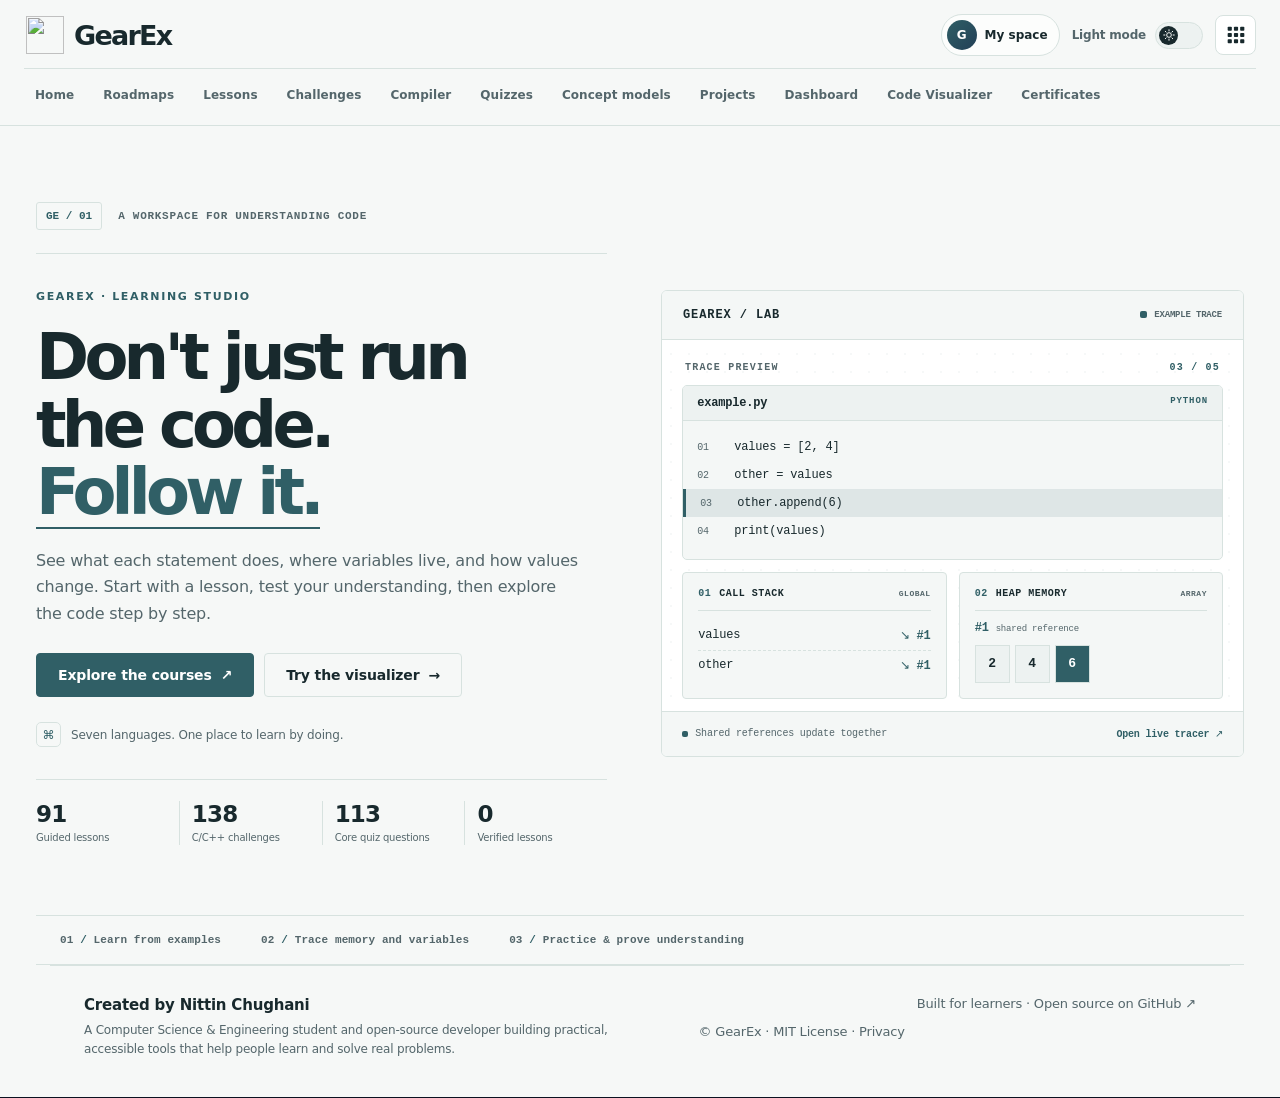
==== commit 1a458272: "feat(ui): load global feedback and highlight visuals on GearEx" ====
--- a/index.html
+++ b/index.html
@@ -2,6 +2,7 @@
 <html lang="en">
 <head>
 <link rel="preconnect" href="https://api.onlinecompiler.io" crossorigin>
+<link rel="preconnect" href="https://cdn.socket.io" crossorigin>
   <meta charset="utf-8">
   <meta name="viewport" content="width=device-width, initial-scale=1">
   <meta name="description" content="GearEx is a free programming studio for seven languages, with interactive lessons, local execution traces, quizzes and completion certificates.">
@@ -10,6 +11,7 @@
   <meta property="og:description" content="A free, open-source seven-language learning platform. Lessons, challenges, quizzes and hands-on coding.">
   <title>GearEx | Learn Programming Languages</title>
   <link rel="stylesheet" href="assets/style.css">
+  <link rel="stylesheet" href="assets/gearex-feedback.css">
   <link rel="stylesheet" href="assets/studio.css">
   <link rel="stylesheet" href="assets/navigation-shell.css">
   <link rel="stylesheet" href="assets/account-ui.css">
@@ -225,6 +227,7 @@
 <script src="assets/projects.js"></script>
 <script src="assets/compiler-config.js"></script>
 <script src="assets/compiler-service.js"></script>
+<script src="assets/gearex-feedback.js"></script>
 <script src="assets/app.js"></script>
 <script src="assets/lesson-assessments.js"></script>
 <script src="assets/gearex-engine.js"></script>
--- a/assets/gearex-feedback.css
+++ b/assets/gearex-feedback.css
@@ -0,0 +1,16 @@
+/* Quiet, consistent GearEx feedback for saves, uploads, deletes and program execution. */
+.gearex-toast[hidden],.gearex-busy[hidden]{display:none!important}
+.gearex-toast{position:fixed;right:clamp(14px,3vw,32px);bottom:clamp(14px,3vw,28px);z-index:12001;display:flex;align-items:center;gap:13px;max-width:min(440px,calc(100vw - 28px));min-height:58px;padding:15px 20px;border:1px solid var(--border,#334158);border-radius:16px;background:var(--panel,#152137);color:var(--text,#f7f7f7);box-shadow:0 18px 55px rgba(0,0,0,.24);font-size:.91rem;line-height:1.5;animation:gearex-toast-enter .22s ease-out}
+.gearex-toast-icon{flex:0 0 auto;display:grid;place-items:center;width:30px;height:30px;border-radius:50%;font-weight:800;color:#0d7657;background:#d5f6e9}
+.gearex-toast[data-type=error] .gearex-toast-icon{background:#ffe3e3;color:#b52640}
+.gearex-toast[data-type=info] .gearex-toast-icon{background:#dfeaff;color:#2857a0}
+.gearex-busy{position:fixed;inset:0;z-index:12000;display:grid;place-items:center;padding:18px;background:rgba(7,14,29,.48);backdrop-filter:blur(5px)}
+.gearex-busy-card{width:min(360px,100%);display:flex;flex-direction:column;align-items:center;gap:12px;padding:29px 23px;border:1px solid var(--border,#334158);border-radius:20px;text-align:center;background:var(--panel,#132139);color:var(--text,#f7f7f7);box-shadow:0 22px 65px rgba(0,0,0,.27)}
+.gearex-busy-card strong{font-size:1.05rem}
+.gearex-busy-card #gearexBusyDetail{font-size:.85rem;color:var(--muted,#b5bfd3);line-height:1.45}
+.gearex-spinner{width:34px;height:34px;border:3px solid color-mix(in srgb,var(--accent,#5b9cff) 23%,transparent);border-top-color:var(--accent,#5b9cff);border-radius:50%;animation:gearex-spin .8s linear infinite}
+.gearex-spotlight{position:relative;z-index:1;outline:2px solid var(--accent,#5b9cff)!important;outline-offset:4px;box-shadow:0 0 0 7px color-mix(in srgb,var(--accent,#5b9cff) 13%,transparent)!important;border-radius:12px;transition:box-shadow .25s ease,outline-color .25s ease;scroll-margin-top:90px}
+@keyframes gearex-toast-enter{from{opacity:0;transform:translateY(12px)}to{opacity:1;transform:translateY(0)}}
+@keyframes gearex-spin{to{transform:rotate(360deg)}}
+@media(prefers-reduced-motion:reduce){.gearex-toast,.gearex-spinner{animation:none}.gearex-spotlight{transition:none}}
+@media(max-width:600px){.gearex-toast{left:14px;right:14px;bottom:14px;max-width:none}.gearex-busy-card{padding:24px 20px}}
